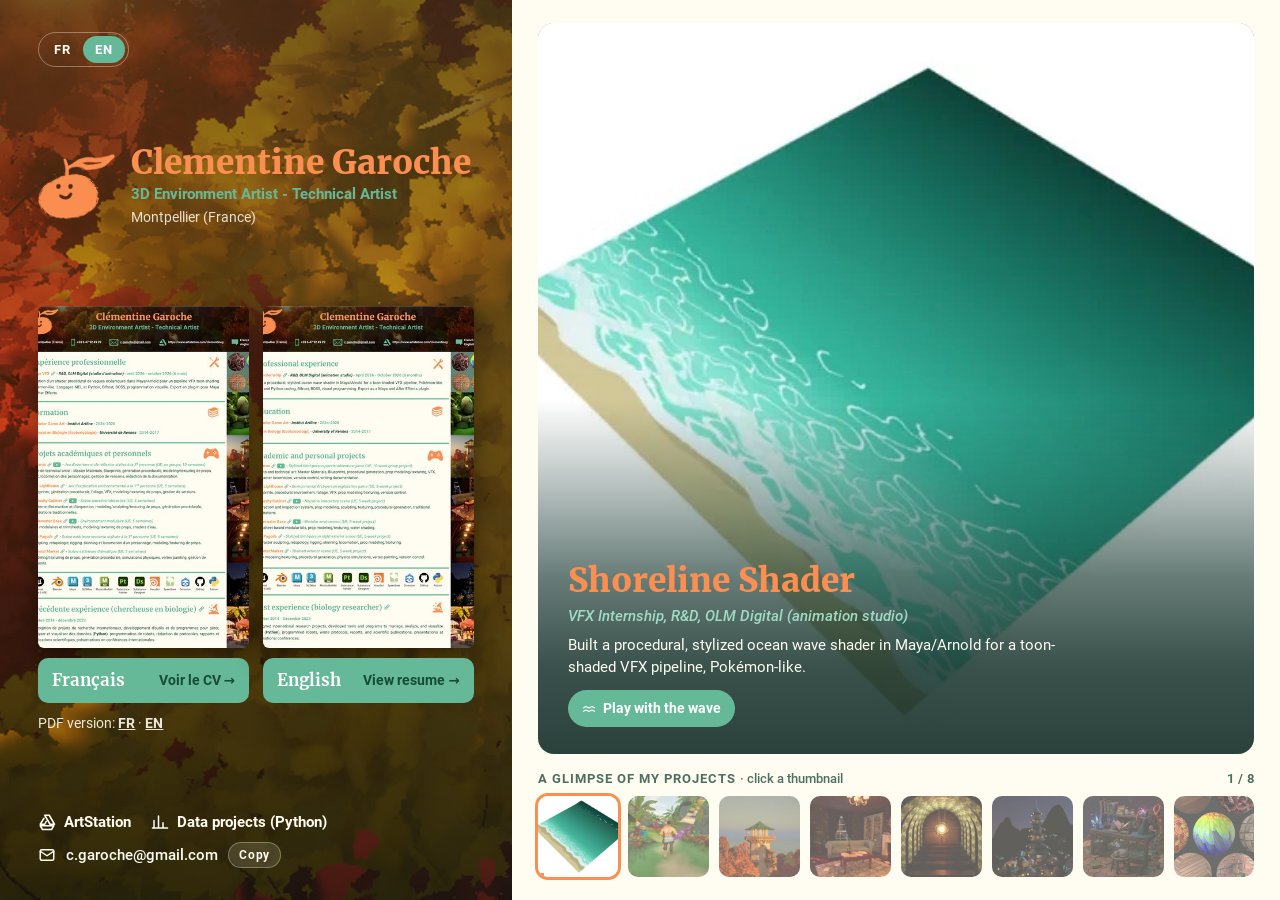
==== index.html @ 35c78b12 "change background" ====
<!DOCTYPE html>
<html lang="fr">
<head>
<meta charset="UTF-8">
<meta name="viewport" content="width=device-width, initial-scale=1, viewport-fit=cover">
<title>Clémentine Garoche</title>
<meta name="description" content="3D Environment Artist - Technical Artist, Montpellier (France). CV en français, resume in English et aperçu de mes projets.">
<meta property="og:type" content="website">
<meta property="og:url" content="https://luminou.github.io/Resume/">
<meta property="og:title" content="Clémentine Garoche">
<meta property="og:description" content="3D Environment Artist - Technical Artist, Montpellier (France). CV FR / Resume EN et projets.">
<meta property="og:image" content="https://luminou.github.io/Resume/assets/og_image.jpg">
<meta property="og:image:width" content="1200">
<meta property="og:image:height" content="630">
<meta property="og:image:alt" content="Clémentine Garoche, 3D Environment Artist - Technical Artist">
<meta name="twitter:card" content="summary_large_image">
<meta name="twitter:title" content="Clémentine Garoche">
<meta name="twitter:description" content="3D Environment Artist - Technical Artist, Montpellier (France).">
<meta name="twitter:image" content="https://luminou.github.io/Resume/assets/og_image.jpg">
<meta name="claude:viewport-fit-sides" content="cover">
<link rel="icon" href="assets/mascot.png">
<style>
/* Mise en page : panneau identite (photo sombre, comme le bandeau du CV) a gauche,
   vitrine de projets interactive a droite. Tout tient dans un ecran, sans defilement. */
@font-face { font-family: "Roboto"; src: url("assets/fonts/roboto-latin-400-normal.woff2") format("woff2"); font-weight: 400; font-style: normal; font-display: swap; }
@font-face { font-family: "Roboto"; src: url("assets/fonts/roboto-latin-500-normal.woff2") format("woff2"); font-weight: 500; font-style: normal; font-display: swap; }
@font-face { font-family: "Roboto"; src: url("assets/fonts/roboto-latin-700-normal.woff2") format("woff2"); font-weight: 700; font-style: normal; font-display: swap; }
@font-face { font-family: "Roboto"; src: url("assets/fonts/roboto-latin-500-italic.woff2") format("woff2"); font-weight: 500; font-style: italic; font-display: swap; }
@font-face { font-family: "Merriweather"; src: url("assets/fonts/merriweather-latin-700-normal.woff2") format("woff2"); font-weight: 700; font-style: normal; font-display: swap; }
@font-face { font-family: "Merriweather"; src: url("assets/fonts/merriweather-latin-900-normal.woff2") format("woff2"); font-weight: 900; font-style: normal; font-display: swap; }

:root {
  --orange: #fa8f51;
  --teal: #65b998;
  --deep: #174b36;
  --bg: #fffdf2;
  --fg: #174b36;
  --muted: #4f6f60;
  --line: #dfe7dc;
  --chip: #eef5ee;
  --shade: rgba(9, 20, 15, .72);
  --on-photo: #fffdf2;
  --display: "Merriweather", Georgia, "Times New Roman", serif;
  --body: "Roboto", system-ui, -apple-system, "Segoe UI", sans-serif;
  color-scheme: light;
}
@media (prefers-color-scheme: dark) {
  :root:not([data-theme="light"]) {
    --bg: #111a15; --fg: #e6eee7; --muted: #9fb5a8; --line: #26362d; --chip: #1b2a22;
    color-scheme: dark;
  }
}
:root[data-theme="dark"] {
  --bg: #111a15; --fg: #e6eee7; --muted: #9fb5a8; --line: #26362d; --chip: #1b2a22;
  color-scheme: dark;
}

* { box-sizing: border-box; }
html, body { height: 100%; }
body {
  margin: 0;
  background: var(--bg);
  color: var(--fg);
  font-family: var(--body);
  font-size: 16px;
  line-height: 1.5;
}
a { color: inherit; }
:focus-visible { outline: 3px solid var(--orange); outline-offset: 3px; }

.app {
  height: 100%;
  display: grid;
  grid-template-columns: minmax(320px, 40%) minmax(0, 1fr);
}

/* ---------- Panneau identite ---------- */
.id {
  position: relative;
  color: var(--on-photo);
  background:
    linear-gradient(180deg, rgba(8, 16, 12, .55), rgba(8, 16, 12, .35) 26%, rgba(8, 16, 12, .1) 42%, rgba(8, 16, 12, .1) 62%, rgba(8, 16, 12, .55)),
    url("assets/side_bg.jpg") center / cover no-repeat;
  display: flex;
  flex-direction: column;
  justify-content: space-between;
  gap: clamp(12px, 2.4vh, 24px);
  padding-block: clamp(14px, 3.6vh, 44px);
  padding-left: max(clamp(20px, 3vw, 48px), env(safe-area-inset-left, 0px));
  padding-right: clamp(20px, 3vw, 48px);
  min-height: 0;
}
.lang {
  display: inline-flex;
  align-self: flex-start;
  border: 1.5px solid rgba(255, 253, 242, .35);
  border-radius: 999px;
  padding: 3px;
}
.lang button {
  font: 700 13px/1 var(--body);
  letter-spacing: .06em;
  color: var(--on-photo);
  background: none;
  border: 0;
  border-radius: 999px;
  padding: 7px 12px;
  cursor: pointer;
}
.lang button[aria-pressed="true"] { background: var(--teal); color: #fff; }

.who { display: flex; align-items: center; gap: 16px; }
.mascot { width: clamp(56px, 8.5vh, 96px); height: auto; flex: none; transform-origin: 50% 90%; }
.mascot:hover { animation: wobble .7s ease-in-out; }
@keyframes wobble { 30% { transform: rotate(-8deg); } 60% { transform: rotate(6deg); } }
h1 {
  font-family: var(--display);
  font-weight: 900;
  color: var(--orange);
  font-size: clamp(1.6rem, min(2.6vw, 4.6vh), 2.6rem);
  line-height: 1.08;
  margin: 0;
  text-wrap: balance;
}
.role { margin: 4px 0 0; color: var(--teal); font-weight: 700; font-size: clamp(.95rem, 1.15vw, 1.15rem); line-height: 1.3; }
.place { margin: 2px 0 0; font-size: .9rem; opacity: .85; }

.cvzone { display: grid; gap: 10px; }
.eyebrow { margin: 0; font-size: .8rem; font-weight: 700; letter-spacing: .12em; text-transform: uppercase; color: #9fdcc3; }
.cvzone h2 { margin: 0; font-family: var(--display); font-weight: 900; font-size: clamp(1.1rem, min(1.7vw, 3vh), 1.7rem); line-height: 1.2; color: var(--on-photo); }
.cvs { display: grid; grid-template-columns: 1fr 1fr; gap: 14px; }
.cv {
  display: grid;
  gap: 10px;
  text-decoration: none;
  color: var(--on-photo);
}
.cv .paper {
  display: block;
  width: 100%;
  max-height: min(38vh, 400px);
  aspect-ratio: 1200 / 1697;
  object-fit: cover;
  object-position: top;
  border-radius: 6px;
  box-shadow: 0 10px 28px rgba(0, 0, 0, .45);
  outline: 3px solid transparent;
  transition: transform .2s, outline-color .2s;
}
.cv .label {
  display: flex;
  align-items: center;
  justify-content: space-between;
  gap: 8px;
  background: var(--teal);
  color: #fff;
  flex-wrap: wrap;
  border-radius: 10px;
  padding: 10px 14px;
  transition: background-color .15s;
}
.cv .label strong { font-family: var(--display); font-size: 1.05rem; }
.cv .label span { font-weight: 700; font-size: .85rem; color: var(--deep); white-space: nowrap; }
.cv:hover .paper, .cv:focus-visible .paper { transform: translateY(-4px) rotate(-1deg); outline-color: var(--orange); }
.cv:hover .label, .cv:focus-visible .label { background: var(--orange); }
.cv:hover .label strong, .cv:focus-visible .label strong { color: var(--deep); }
.cv:hover .label span, .cv:focus-visible .label span { color: #fff; }
.cv:focus-visible { outline: none; }
.pdfs { margin: 0; font-size: .85rem; opacity: .9; }
.pdfs a { font-weight: 700; }

.links { display: flex; flex-wrap: wrap; align-items: center; gap: 8px 20px; font-size: .95rem; }
.links a { font-weight: 700; text-decoration: none; display: inline-flex; align-items: center; gap: 8px; }
.links a:hover { color: var(--orange); }
.links svg { width: 18px; height: 18px; flex: none; fill: none; stroke: currentColor; stroke-width: 2; stroke-linecap: round; stroke-linejoin: round; }
.mail { display: flex; align-items: center; gap: 10px; flex-wrap: wrap; }
.mail code { font: 500 .95rem var(--body); user-select: all; }
.copy {
  font: 700 12px/1 var(--body);
  letter-spacing: .05em;
  color: var(--on-photo);
  background: rgba(255, 253, 242, .12);
  border: 1px solid rgba(255, 253, 242, .3);
  border-radius: 999px;
  padding: 6px 10px;
  cursor: pointer;
}
.copy:hover { background: rgba(255, 253, 242, .22); }

/* ---------- Vitrine ---------- */
.show {
  min-width: 0;
  min-height: 0;
  display: grid;
  grid-template-rows: minmax(0, 1fr) auto;
  gap: clamp(10px, 1.6vh, 18px);
  padding-block: clamp(14px, 2.6vh, 32px);
  padding-left: clamp(14px, 2vw, 32px);
  padding-right: max(clamp(14px, 2vw, 32px), env(safe-area-inset-right, 0px));
}
.stage {
  position: relative;
  min-height: 0;
  border-radius: 16px;
  overflow: hidden;
  background: #16191c;
}
.stage img, .stage video {
  position: absolute;
  inset: 0;
  width: 100%;
  height: 100%;
  object-fit: cover;
  transition: opacity .45s ease;
}
.stage .fade { opacity: 0; }
.play {
  position: absolute;
  top: 30%;
  left: 50%;
  transform: translate(-50%, -50%);
  width: 72px;
  height: 72px;
  border-radius: 50%;
  border: 0;
  background: var(--orange);
  box-shadow: 0 8px 24px rgba(0, 0, 0, .4);
  display: grid;
  place-items: center;
  cursor: pointer;
  z-index: 2;
}
.play svg { width: 28px; height: 28px; fill: var(--deep); }
.cap {
  position: absolute;
  left: 0; right: 0; bottom: 0;
  padding: clamp(18px, 3vh, 32px) clamp(18px, 2.4vw, 36px);
  background: linear-gradient(180deg, transparent, var(--shade) 38%);
  color: var(--on-photo);
  display: grid;
  gap: 6px;
}
.cap h2 {
  font-family: var(--display);
  font-weight: 900;
  font-size: clamp(1.6rem, 2.6vw, 2.5rem);
  line-height: 1.1;
  margin: 0;
  color: var(--orange);
  text-wrap: balance;
}
.cap .sub { margin: 0; color: #9fdcc3; font-style: italic; font-weight: 500; font-size: clamp(.95rem, 1.1vw, 1.1rem); }
.cap .desc { margin: 0; max-width: 64ch; font-size: clamp(.92rem, 1.05vw, 1.05rem); }
.acts { display: flex; flex-wrap: wrap; gap: 8px; margin-top: 6px; }
.act {
  display: inline-flex;
  align-items: center;
  gap: 7px;
  font-weight: 700;
  font-size: .9rem;
  text-decoration: none;
  color: #fff;
  background: var(--teal);
  border-radius: 999px;
  padding: 8px 14px;
  transition: background-color .15s;
}
.act:hover, .act:focus-visible { background: var(--orange); color: var(--deep); }
.act svg { width: 14px; height: 14px; fill: currentColor; }
.act.ghost { background: rgba(255, 253, 242, .14); }
.act.ghost:hover { background: var(--orange); }
/* Shoreline (fond blanc) : voile vert profond, presque opaque, au lieu du noir transparent qui virait au gris */
.cap.light { padding-top: clamp(90px, 18vh, 200px); background: linear-gradient(180deg, rgba(10, 44, 36, 0), rgba(10, 44, 36, .3) 25%, rgba(10, 44, 36, .62) 50%, rgba(9, 38, 31, .8) 75%, rgba(8, 34, 28, .86)); }

.strip-wrap { min-width: 0; display: grid; gap: 8px; }
.strip-head { display: flex; justify-content: space-between; align-items: baseline; gap: 12px; }
.strip-head p { margin: 0; font-size: .8rem; font-weight: 700; letter-spacing: .08em; text-transform: uppercase; color: var(--muted); }
.strip-head .count { font-variant-numeric: tabular-nums; letter-spacing: .04em; }
.strip {
  display: grid;
  grid-template-columns: repeat(8, minmax(0, 1fr));
  gap: clamp(6px, .8vw, 12px);
  margin: 0;
  padding: 0;
  list-style: none;
}
.thumb {
  position: relative;
  display: block;
  width: 100%;
  aspect-ratio: 1;
  max-height: 13vh;
  padding: 0;
  border: 0;
  border-radius: 10px;
  overflow: hidden;
  cursor: pointer;
  background: var(--chip);
  opacity: .62;
  transition: opacity .2s, transform .2s;
}
.thumb img { width: 100%; height: 100%; object-fit: cover; display: block; }
.thumb:hover { opacity: 1; transform: translateY(-2px); }
.thumb[aria-pressed="true"] { opacity: 1; box-shadow: 0 0 0 3px var(--orange); }
.thumb .bar {
  position: absolute;
  left: 0; bottom: 0;
  height: 4px;
  width: 0;
  background: var(--orange);
}
.strip-head .hint { text-transform: none; letter-spacing: 0; font-weight: 500; }

@media (prefers-reduced-motion: reduce) {
  .thumb .bar.run, .mascot:hover { animation: none; }
}

/* ---------- Ecrans etroits : on empile, la page peut defiler ---------- */
@media (max-width: 860px) {
  html, body { height: auto; }
  .app { height: auto; grid-template-columns: 1fr; }
  .id {
    padding-left: max(16px, env(safe-area-inset-left, 0px));
    padding-right: max(16px, env(safe-area-inset-right, 0px));
    gap: 20px;
  }
  .show {
    padding-left: max(16px, env(safe-area-inset-left, 0px));
    padding-right: max(16px, env(safe-area-inset-right, 0px));
  }
  .stage { aspect-ratio: 4 / 5; max-width: 100%; }
  .strip { grid-template-columns: repeat(4, minmax(0, 1fr)); }
  .thumb { max-height: none; }
}
@media (min-width: 861px) and (max-height: 700px) {
  .place { display: none; }
  .lang button { padding: 6px 11px; }
}
</style>
</head>
<body>


<div class="app" id="app">
  <section class="id">
    <div class="lang" role="group" aria-label="Langue / Language">
      <button type="button" id="lang-fr" data-lang="fr" aria-pressed="true">FR</button>
      <button type="button" id="lang-en" data-lang="en" aria-pressed="false">EN</button>
    </div>

    <div class="who">
      <img class="mascot" src="assets/mascot.png" alt="" width="96" height="82">
      <div>
        <h1 data-fr="Clémentine Garoche" data-en="Clementine Garoche">Clémentine Garoche</h1>
        <p class="role">3D Environment Artist - Technical Artist</p>
        <p class="place">Montpellier (France)</p>
      </div>
    </div>

    <div class="cvzone">
      <div class="cvs">
        <a class="cv" href="fr.html" hreflang="fr">
          <img class="paper" src="assets/landing/cv_fr.jpg" alt="Aperçu du CV en français" width="420" height="594">
          <span class="label"><strong>Français</strong><span>Voir le CV →</span></span>
        </a>
        <a class="cv" href="en.html" hreflang="en">
          <img class="paper" src="assets/landing/cv_en.jpg" alt="Preview of the English resume" width="420" height="594">
          <span class="label"><strong>English</strong><span>View resume →</span></span>
        </a>
      </div>
      <p class="pdfs"><span data-fr="Version PDF :" data-en="PDF version:">Version PDF :</span>
        <a href="CV_Garoche_Clementine_fr.pdf">FR</a> · <a href="CV_Garoche_Clementine_en.pdf">EN</a></p>
    </div>

    <div class="links">
      <a href="https://www.artstation.com/clementineg" target="_blank" rel="noopener">
        <svg viewBox="0 0 24 24" aria-hidden="true"><path d="M3 17l3 5h12l3-5z"/><path d="M9 3h6l7 12h-6z"/><path d="M8 7l-5 8h6l2-4"/></svg>ArtStation
      </a>
      <a href="https://luminou.github.io/Data_Projects/" target="_blank" rel="noopener">
        <svg viewBox="0 0 24 24" aria-hidden="true"><path d="M4 20V10M10 20V4M16 20v-7M22 20H2"/></svg><span data-fr="Projets data (Python)" data-en="Data projects (Python)">Projets data (Python)</span>
      </a>
      <div class="mail">
        <svg viewBox="0 0 24 24" aria-hidden="true" style="width:18px;height:18px;fill:none;stroke:currentColor;stroke-width:2"><rect x="3" y="5" width="18" height="14" rx="2"/><path d="M3 7l9 6 9-6"/></svg>
        <code id="mail">c.garoche@gmail.com</code>
        <button class="copy" type="button" id="copy" data-fr="Copier" data-en="Copy">Copier</button>
      </div>
    </div>
  </section>

  <section class="show" id="show" aria-label="Projets">
    <figure class="stage" id="stage" style="margin:0">
      <img id="img-a" src="assets/landing/shoreline.jpg" alt="">
      <img id="img-b" class="fade" src="assets/landing/shoreline.jpg" alt="">
      <video id="vid" class="fade" muted autoplay playsinline webkit-playsinline disablepictureinpicture preload="none" aria-hidden="true"></video>
      <video id="vidg" class="fade" muted autoplay playsinline webkit-playsinline disablepictureinpicture preload="none" aria-hidden="true"></video>
      <img id="anim" class="fade" alt="">
      <figcaption class="cap">
        <h2 id="p-name">Shoreline Shader</h2>
        <p class="sub" id="p-sub"></p>
        <p class="desc" id="p-desc"></p>
        <div class="acts" id="p-acts"></div>
      </figcaption>
    </figure>

    <div class="strip-wrap">
      <div class="strip-head">
        <p><span data-fr="Aperçu de mes projets" data-en="A glimpse of my projects">Aperçu de mes projets</span> <span class="hint" data-fr="· cliquez sur une vignette" data-en="· click a thumbnail">· cliquez sur une vignette</span></p>
        <p class="count" id="count">1 / 8</p>
      </div>
      <ul class="strip" id="strip"></ul>
    </div>
  </section>
</div>

<script>
(function () {
  var AS = "https://www.artstation.com/artwork/";
  var P = [
    { id: "shoreline", name: "Shoreline Shader", pos: "50% 50%", light: true,
      sub: { fr: "Stage VFX, R&D, OLM Digital (studio d’animation)", en: "VFX Internship, R&D, OLM Digital (animation studio)" },
      desc: { fr: "Création d'un shader procédural de vagues océaniques dans Maya/Arnold pour un pipeline VFX toon-shading Pokémon-like.",
              en: "Built a procedural, stylized ocean wave shader in Maya/Arnold for a toon-shaded VFX pipeline, Pokémon-like." },
      links: [{ k: "explain", u: "https://luminou.github.io/Shoreline_Shader/shorelineshadersummary.html#jouer" }] },
    { id: "tevarua", name: "Tevarua", pos: "50% 35%",
      sub: { fr: "Jeu d’aventure et de réflexion stylisé à la 3e personne (UE, en groupe, 10 semaines)", en: "Stylized third-person puzzle-adventure game (UE, 10-week group project)" },
      desc: { fr: "Rôle de technical artist : Master Materials, Blueprints, génération procédurale, modeling/texturing de props, VFX, locomotion des personnages, gestion de versions, rédaction de la documentation.",
              en: "End-to-end technical art: Master Materials, Blueprints, procedural generation, prop modeling/texturing, VFX, character locomotion, version control, writing documentation." },
      links: [{ k: "as", u: AS + "P4aWA3" }, { k: "yt", u: "https://youtu.be/8zTURTOZx3E?si=M441N0bFcL-KpsnF" }] },
    { id: "lighthouse", name: "The Lighthouse", pos: "60% 40%",
      sub: { fr: "Jeu d'exploration environnemental à la 1re personne (UE, 5 semaines)", en: "Environmental first-person exploration game (UE, 5-week project)" },
      desc: { fr: "Blueprints, génération procédurale, foliage, VFX, modeling/texturing de props, gestion de versions.",
              en: "Blueprints, procedural environment, foliage, VFX, prop modeling/texturing, version control." },
      links: [{ k: "as", u: AS + "wr1ZQ6" }] },
    { id: "curiosity", name: "Curiosity Cabinet", pos: "50% 45%",
      sub: { fr: "Scène narrative interactive (UE, 5 semaines)", en: "Narrative interactive scene (UE, 5-week project)" },
      desc: { fr: "Système d'interaction et d'inspection, modeling/sculpting/texturing de props, génération procédurale, illustrations traditionnelles.",
              en: "Interaction and inspection system, prop modeling, sculpting, texturing, procedural generation, traditional illustrations." },
      links: [{ k: "as", u: AS + "nJxNN4" }, { k: "yt", u: "https://youtu.be/Iv_bi0YykhI" }] },
    { id: "underwater", name: "Underwater Base", pos: "50% 40%",
      sub: { fr: "Environnement modulaire (UE, 5 semaines)", en: "Modular environment (UE, 5-week project)" },
      desc: { fr: "Kits modulaires et trimsheets, modeling/texturing de props, shaders d'eau.",
              en: "Trimsheet-based modular kits, prop modeling/texturing, water shading." },
      links: [{ k: "as", u: AS + "nJrwLE" }, { k: "yt", u: "https://youtu.be/a2vJxgJDcw0" }] },
    { id: "pagoda", name: "The Pagoda", pos: "50% 45%",
      sub: { fr: "Scène extérieure nocturne stylisée à la 3e personne (UE, 5 semaines)", en: "Stylized third-person night exterior scene (UE, 5-week project)" },
      desc: { fr: "Sculpting, retopologie, rigging, skinning et locomotion d'un personnage, modeling/texturing de props.",
              en: "Character sculpting, retopology, rigging, skinning, locomotion, prop modeling/texturing." },
      links: [{ k: "as", u: AS + "EzyKR4" }] },
    { id: "witch", name: "The Witch\u2019s Workshop", pos: "50% 50%",
      sub: { fr: "Diorama de props hand-painted (Blender, 4 semaines)", en: "Hand-painted props diorama (Blender, 4-week project)" },
      desc: { fr: "Props modélisés dans Blender et peints à la main dans Substance 3D Painter.",
              en: "Props modelled in Blender and hand-painted in Substance 3D Painter." },
      links: [{ k: "as", u: AS + "2Lkgng" }] },
    { id: "materials", name: { fr: "Matériaux", en: "Materials" }, pos: "50% 50%",
      sub: { fr: "Matériaux réalisés avec Substance Designer", en: "Materials made with Substance Designer" },
      desc: { fr: "",
              en: "" },
      links: [{ k: "as", u: "https://www.artstation.com/clementineg" }] }
  ];
  var T = {
    as: { fr: "Voir sur ArtStation", en: "View on ArtStation" },
    yt: { fr: "Vidéo complète", en: "Full video" },
    page: { fr: "Voir le portfolio", en: "View the portfolio" },
    explain: { fr: "Jouer avec la vague", en: "Play with the wave" },
    copied: { fr: "Copié", en: "Copied" }
  };
  var ICON = {
    as: '<svg viewBox="0 0 24 24" aria-hidden="true"><path d="M3 17l3 5h12l3-5z"/><path d="M9 3h6l7 12h-6z"/></svg>',
    yt: '<svg viewBox="0 0 10 10" aria-hidden="true"><path d="M2 1 L9 5 L2 9 Z"/></svg>',
    page: '<svg viewBox="0 0 24 24" aria-hidden="true"><path d="M14 3h7v7h-2V6.4l-8.3 8.3-1.4-1.4L17.6 5H14zM5 5h6v2H7v10h10v-4h2v6H5z"/></svg>',
    explain: '<svg viewBox="0 0 24 24" aria-hidden="true"><path d="M2 15c2.5 0 2.5-2 5-2s2.5 2 5 2 2.5-2 5-2 2.5 2 5 2v2c-2.5 0-2.5-2-5-2s-2.5 2-5 2-2.5-2-5-2-2.5 2-5 2zM2 9c2.5 0 2.5-2 5-2s2.5 2 5 2 2.5-2 5-2 2.5 2 5 2v2c-2.5 0-2.5-2-5-2s-2.5 2-5 2-2.5-2-5-2-2.5 2-5 2z"/></svg>'
  };

  var lang = "fr";
  try { lang = localStorage.getItem("cg-lang") || ((navigator.language || "fr").slice(0, 2) === "fr" ? "fr" : "en"); } catch (e) {}

  // Les videos sont le contenu de la page : elles jouent meme si l'appareil demande de reduire les animations
  // (seules les animations decoratives, comme la mandarine, sont coupees en CSS dans ce cas).
  var reduce = false;
  var cur = 0, timer = null, paused = false, front = "a";
  var $ = function (id) { return document.getElementById(id); };
  var strip = $("strip"), vidC = $("vid"), vidG = $("vidg"), vid = vidC, show = $("show");
  var base = "assets/landing/";
  // version des medias : a changer quand on remplace une video ou une image, pour contourner le cache
  var V = "?v=20261124c";

  function nm(p) { return typeof p.name === "string" ? p.name : p.name[lang]; }

  P.forEach(function (p, i) {
    var li = document.createElement("li");
    li.innerHTML = '<button class="thumb" type="button" id="t-' + p.id + '" aria-pressed="false">' +
      '<img src="' + base + p.id + '_t.jpg' + V + '" alt="" width="240" height="240"><span class="bar"></span></button>';
    li.firstChild.addEventListener("click", function () { go(i, true); });
    strip.appendChild(li);
  });

  function render() {
    var p = P[cur];
    $("p-name").textContent = nm(p);
    document.querySelector(".cap").classList.toggle("light", !!p.light);
    $("p-sub").textContent = p.sub[lang];
    $("p-desc").textContent = p.desc[lang];
    $("p-desc").style.display = p.desc[lang] ? "" : "none";
    $("p-acts").innerHTML = p.links.map(function (l, j) {
      return '<a class="act' + (j ? " ghost" : "") + '" href="' + l.u + '" target="_blank" rel="noopener">' + ICON[l.k] + T[l.k][lang] + "</a>";
    }).join("");
    $("count").textContent = (cur + 1) + " / " + P.length;
    P.forEach(function (q, i) {
      var b = $("t-" + q.id);
      b.setAttribute("aria-pressed", i === cur ? "true" : "false");
      b.setAttribute("aria-label", nm(q));
    });
  }

  function bar() { return document.querySelector('.thumb[aria-pressed="true"] .bar'); }
  function resetBars() { document.querySelectorAll(".thumb .bar").forEach(function (x) { x.style.width = "0"; }); }

  // Cadrage. Pour les projets "contain" (grille des materiaux), on calcule nous-memes la taille
  // et la position de l'image/video : Safari applique mal object-fit:contain aux premieres images d'une video.
  var AR = { materials: 1292 / 644 };
  function place(el, p) {
    if ((p.fit || "cover") === "contain" && AR[p.id]) {
      var st = $("stage"), W = st.clientWidth, H = st.clientHeight, ar = AR[p.id], w, h;
      if (W / H > ar) { h = H; w = H * ar; } else { w = W; h = W / ar; }
      el.style.objectFit = "fill";
      el.style.width = w + "px"; el.style.height = h + "px";
      el.style.left = ((W - w) / 2) + "px"; el.style.top = ((H - h) * 0.25) + "px";
      el.style.right = "auto"; el.style.bottom = "auto";
    } else {
      el.style.objectFit = "cover";
      el.style.width = "100%"; el.style.height = "100%";
      el.style.left = "0"; el.style.top = "0"; el.style.right = ""; el.style.bottom = "";
    }
  }
  addEventListener("resize", function () {
    var p = P[cur];
    [anim, $("img-" + front)].forEach(function (el) { place(el, p); });
    placeGrid();
  });
  // Deux lecteurs video distincts : un plein cadre, un pour la grille des materiaux.
  // Leur cadrage ne change jamais d'un projet a l'autre (Safari mettait plusieurs images
  // a appliquer un nouveau cadrage, d'ou l'effet de zoom/decalage sur telephone).
  function placeGrid() { var g = P.filter(function (q) { return q.fit === "contain"; })[0]; if (g) place(vidG, g); }
  placeGrid();

  var lastFit = "cover";
  function swap() {
    var p = P[cur];
    var fit = p.fit || "cover";
    var next = front === "a" ? "b" : "a";
    var nImg = $("img-" + next), fImg = $("img-" + front);
    var room = "0";
    nImg.style.objectPosition = p.pos;
    place(nImg, p);
    // quand on passe d'un cadrage plein ecran a la grille (ou l'inverse), pas de fondu entre les
    // deux images : le melange d'une image pleine et d'une grille plus petite donnait un effet de zoom.
    var cut = fit !== lastFit;
    lastFit = fit;
    if (cut) { fImg.style.transition = "none"; fImg.classList.add("fade"); void fImg.offsetWidth; fImg.style.transition = ""; }
    nImg.onload = function () {
      nImg.onload = null;
      nImg.classList.remove("fade");
      fImg.classList.add("fade");
      front = next;
    };
    nImg.src = base + p.id + ".jpg" + V;
    if (nImg.complete && nImg.onload) nImg.onload();

    // on cache instantanement l'ancienne video / image animee (sans fondu), avant de changer leur cadrage
    [vidC, vidG, anim].forEach(function (el) { el.style.transition = "none"; el.classList.add("fade"); void el.offsetWidth; el.style.transition = ""; });
    animTemp = false;
    [vidC, vidG].forEach(function (v) { try { v.pause(); } catch (e) {} });
    var other = fit === "contain" ? vidC : vidG;
    vid = fit === "contain" ? vidG : vidC;
    if (vid === vidG) placeGrid();
    if (other.getAttribute("src")) { other.removeAttribute("src"); try { other.load(); } catch (e) {} }
    resetBars();
    clearTimeout(timer);
    clearTimeout(check);
    if (reduce) return;
    anim.style.objectPosition = p.pos;
    place(anim, p);
    if (vid === vidC) vidC.style.objectPosition = p.pos;
    if (useAnim) { showAnim(p); return; }
    vid.muted = true;
    vid.defaultMuted = true;
    // on vide d'abord la video (Safari garde sinon la derniere image du projet precedent)
    vid.removeAttribute("src");
    try { vid.load(); } catch (e) {}
    vid.src = base + p.id + ".mp4" + V;
    vid.load();
    var pr = vid.play();
    // Refus explicite du navigateur : on passe pour de bon aux images animees.
    if (pr && pr.catch) pr.catch(function (err) { if (err && err.name === "NotAllowedError") toAnim(); });
    var t0 = Date.now();
    (function watch() {
      check = setTimeout(function () {
        if (isPlaying()) return;
        // Video prete mais figee (cas de Safari), ou toujours rien apres 15 s : image animee.
        if (vid.readyState >= 2 && Date.now() - t0 > 4000) { toAnim(); return; }
        if (Date.now() - t0 > 15000) { toAnim(); return; }
        watch();                                         // encore en chargement : on attend
      }, 1000);
    })();
  }

  function isPlaying() { return !vid.paused && vid.readyState >= 2 && vid.currentTime > 0.05; }

  // Secours image animee
  var anim = $("anim"), useAnim = false, check = null, animTemp = false;
  var DUR = { shoreline: 12, tevarua: 8, lighthouse: 12, curiosity: 8.5, underwater: 9, pagoda: 8.6, witch: 10.4, materials: 10 };
  function toAnim() {
    clearTimeout(check);
    if (useAnim) return;
    useAnim = true;
    [vidC, vidG].forEach(function (v) { try { v.pause(); } catch (e) {} v.removeAttribute("src"); });
    showAnim(P[cur], false);
  }
  function showAnim(p, temp) {
    animTemp = !!temp;
    var t0 = Date.now(), d = (DUR[p.id] || 9) * 1000;
    anim.onload = function () { anim.onload = null; anim.classList.remove("fade"); };
    anim.src = base + p.id + "_a.webp" + V;
    clearTimeout(timer);
    (function tick() {
      if (animTemp && isPlaying()) return;           // la video a pris le relais
      var b = bar(), el = Date.now() - t0;
      if (b) b.style.width = Math.min(100, 100 * el / d) + "%";
      if (el >= d && !paused) { go((cur + 1) % P.length, false); return; }
      timer = setTimeout(tick, 200);
    })();
  }

  // Ne montrer la video qu'une fois sa premiere image vraiment affichee (Safari annonce
  // "playing" avant d'avoir peint l'image, ce qui laissait voir un instant l'ancienne).
  function revealVideo() {
    var src = vid.currentSrc;
    function show() { if (vid.currentSrc === src && !useAnim) vid.classList.remove("fade"); }
    if (vid.requestVideoFrameCallback) vid.requestVideoFrameCallback(function () { vid.requestVideoFrameCallback(function () { show(); }); });
    else {
      var on = function () { if (vid.currentTime > 0.04) { vid.removeEventListener("timeupdate", on); show(); } };
      vid.addEventListener("timeupdate", on);
    }
  }
  [vidC, vidG].forEach(function (v) { v.addEventListener("playing", function () { if (this !== vid) return;
    clearTimeout(check);
    if (useAnim) return;
    revealVideo();
    if (animTemp) {                                    // la video arrive : on retire l'image animee
      animTemp = false;
      clearTimeout(timer);
      anim.classList.add("fade");
      try { vid.currentTime = 0; } catch (e) {}
    }
  }); });
  [vidC, vidG].forEach(function (v) { v.addEventListener("timeupdate", function () { if (this !== vid) return;
    var b = bar();
    if (!useAnim && !animTemp && b && vid.duration) b.style.width = (100 * vid.currentTime / vid.duration) + "%";
  }); });
  [vidC, vidG].forEach(function (v) { v.addEventListener("ended", function () { if (this !== vid) return;
    if (useAnim) return;
    if (paused) { vid.currentTime = 0; vid.play().catch(function () {}); }
    else go((cur + 1) % P.length, false);
  }); });
  [vidC, vidG].forEach(function (v) { v.addEventListener("error", function () { if (this === vid && vid.getAttribute("src")) toAnim(); }); });

  function go(i, user) {
    cur = i;
    render();
    swap();
    if (user) $("t-" + P[i].id).focus({ preventScroll: true });
  }

  // pause au survol, seulement avec une souris (sur ecran tactile, toucher ne doit pas bloquer la vitrine)
  var lastTouch = 0;
  addEventListener("touchstart", function () { lastTouch = Date.now(); paused = false; }, { passive: true, capture: true });
  function isMouse(e) { return e.pointerType === "mouse" && Date.now() - lastTouch > 1500; }
  show.addEventListener("pointerenter", function (e) { if (isMouse(e)) paused = true; });
  show.addEventListener("pointerleave", function (e) { if (isMouse(e)) paused = false; });

  document.addEventListener("keydown", function (e) {
    if (e.key === "ArrowRight") go((cur + 1) % P.length, true);
    else if (e.key === "ArrowLeft") go((cur - 1 + P.length) % P.length, true);
  });

  function setLang(l) {
    lang = l;
    document.documentElement.lang = l;
    try { localStorage.setItem("cg-lang", l); } catch (e) {}
    document.querySelectorAll("[data-" + l + "]").forEach(function (el) { el.textContent = el.getAttribute("data-" + l); });
    document.querySelectorAll(".lang button").forEach(function (b) { b.setAttribute("aria-pressed", b.dataset.lang === l ? "true" : "false"); });
    render();
  }
  document.querySelectorAll(".lang button").forEach(function (b) {
    b.addEventListener("click", function () { setLang(b.dataset.lang); });
  });

  $("copy").addEventListener("click", function () {
    var btn = this, txt = $("mail").textContent;
    function done() { btn.textContent = T.copied[lang]; setTimeout(function () { btn.textContent = btn.getAttribute("data-" + lang); }, 1600); }
    function sel() {
      var r = document.createRange(); r.selectNodeContents($("mail"));
      var s = getSelection(); s.removeAllRanges(); s.addRange(r);
    }
    try { navigator.clipboard.writeText(txt).then(done, sel); } catch (e) { sel(); }
  });

  setLang(lang);
  go(0, false);
})();
</script>

</body>
</html>
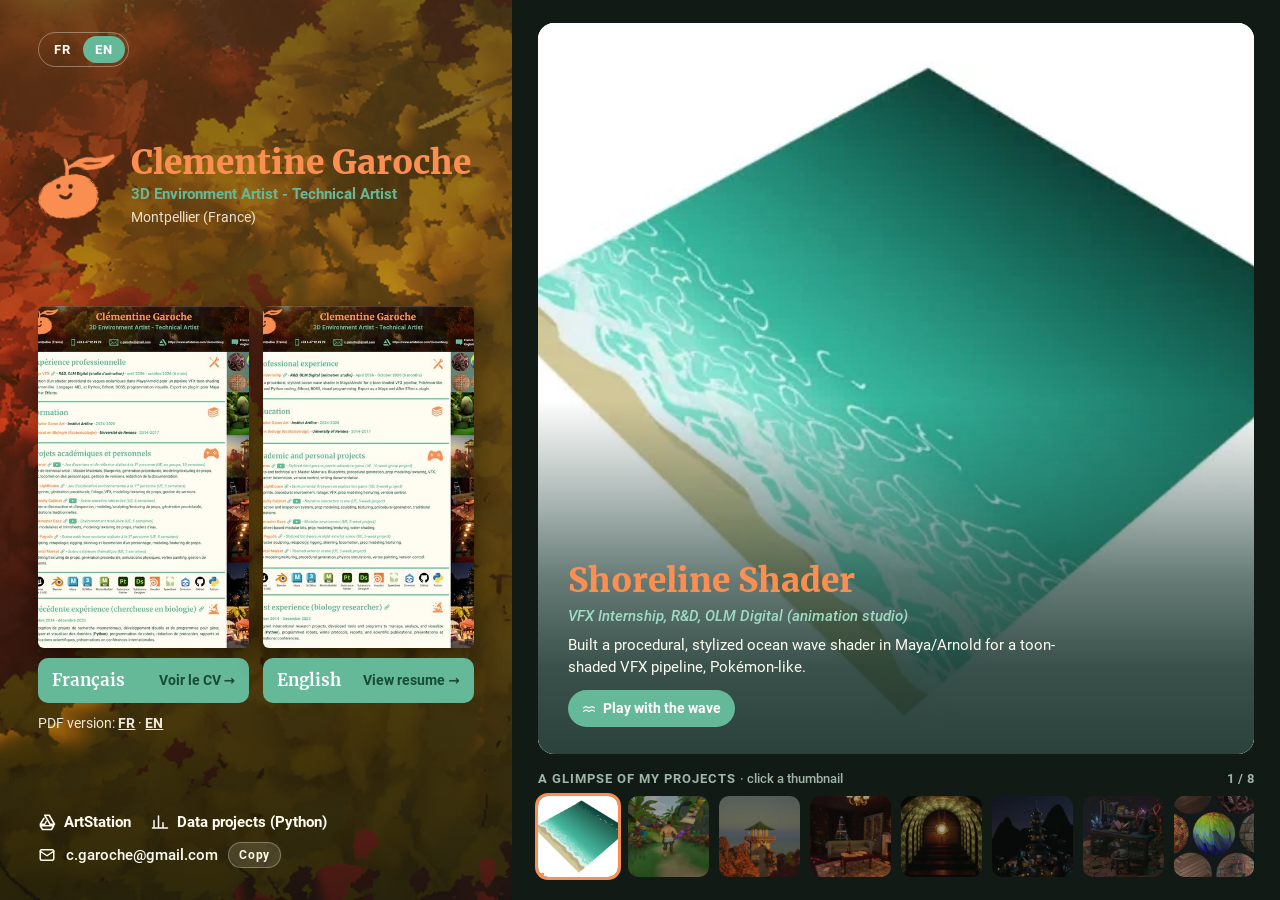
==== commit 05c63ba9: "force dark mode" ====
--- a/index.html
+++ b/index.html
@@ -33,25 +33,15 @@
   --orange: #fa8f51;
   --teal: #65b998;
   --deep: #174b36;
-  --bg: #fffdf2;
-  --fg: #174b36;
-  --muted: #4f6f60;
-  --line: #dfe7dc;
-  --chip: #eef5ee;
+  --bg: #111a15;
+  --fg: #e6eee7;
+  --muted: #9fb5a8;
+  --line: #26362d;
+  --chip: #1b2a22;
   --shade: rgba(9, 20, 15, .72);
   --on-photo: #fffdf2;
   --display: "Merriweather", Georgia, "Times New Roman", serif;
   --body: "Roboto", system-ui, -apple-system, "Segoe UI", sans-serif;
-  color-scheme: light;
-}
-@media (prefers-color-scheme: dark) {
-  :root:not([data-theme="light"]) {
-    --bg: #111a15; --fg: #e6eee7; --muted: #9fb5a8; --line: #26362d; --chip: #1b2a22;
-    color-scheme: dark;
-  }
-}
-:root[data-theme="dark"] {
-  --bg: #111a15; --fg: #e6eee7; --muted: #9fb5a8; --line: #26362d; --chip: #1b2a22;
   color-scheme: dark;
 }
 
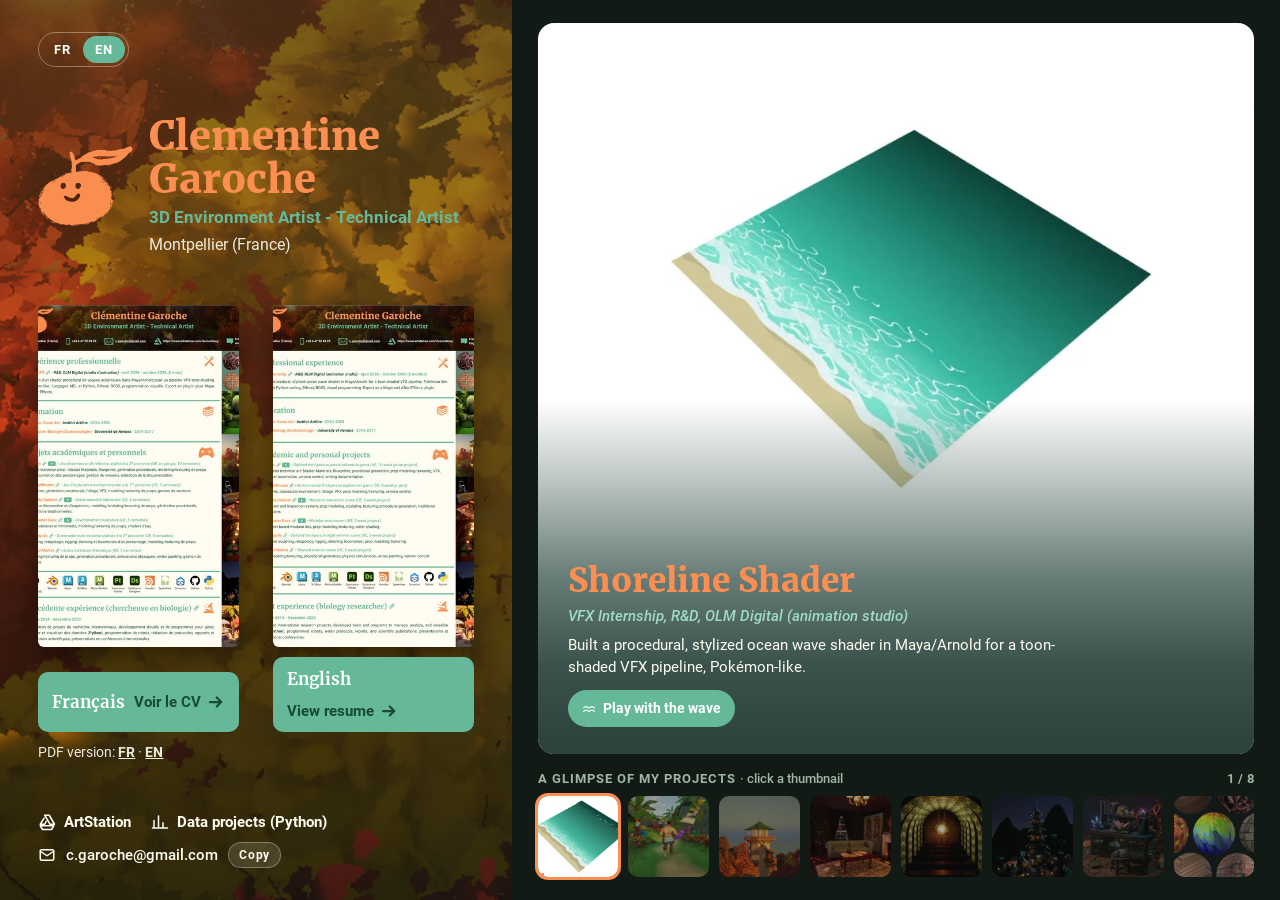
==== commit 057c5a71: "update crop and res" ====
--- a/index.html
+++ b/index.html
@@ -100,25 +100,25 @@
 .lang button[aria-pressed="true"] { background: var(--teal); color: #fff; }
 
 .who { display: flex; align-items: center; gap: 16px; }
-.mascot { width: clamp(56px, 8.5vh, 96px); height: auto; flex: none; transform-origin: 50% 90%; }
+.mascot { width: clamp(64px, 10.5vh, 120px); height: auto; flex: none; transform-origin: 50% 90%; }
 .mascot:hover { animation: wobble .7s ease-in-out; }
 @keyframes wobble { 30% { transform: rotate(-8deg); } 60% { transform: rotate(6deg); } }
 h1 {
   font-family: var(--display);
   font-weight: 900;
   color: var(--orange);
-  font-size: clamp(1.6rem, min(2.6vw, 4.6vh), 2.6rem);
+  font-size: clamp(2rem, min(3.1vw, 5.6vh), 3.2rem);
   line-height: 1.08;
   margin: 0;
   text-wrap: balance;
 }
-.role { margin: 4px 0 0; color: var(--teal); font-weight: 700; font-size: clamp(.95rem, 1.15vw, 1.15rem); line-height: 1.3; }
-.place { margin: 2px 0 0; font-size: .9rem; opacity: .85; }
+.role { margin: 6px 0 0; color: var(--teal); font-weight: 700; font-size: clamp(1.05rem, 1.3vw, 1.35rem); line-height: 1.3; }
+.place { margin: 4px 0 0; font-size: clamp(1rem, 1.15vw, 1.15rem); opacity: .9; }
 
 .cvzone { display: grid; gap: 10px; }
 .eyebrow { margin: 0; font-size: .8rem; font-weight: 700; letter-spacing: .12em; text-transform: uppercase; color: #9fdcc3; }
 .cvzone h2 { margin: 0; font-family: var(--display); font-weight: 900; font-size: clamp(1.1rem, min(1.7vw, 3vh), 1.7rem); line-height: 1.2; color: var(--on-photo); }
-.cvs { display: grid; grid-template-columns: 1fr 1fr; gap: 14px; }
+.cvs { display: grid; grid-template-columns: 1fr 1fr; gap: clamp(22px, 2.6vw, 40px); }
 .cv {
   display: grid;
   gap: 10px;
@@ -150,7 +150,8 @@
   transition: background-color .15s;
 }
 .cv .label strong { font-family: var(--display); font-size: 1.05rem; }
-.cv .label span { font-weight: 700; font-size: .85rem; color: var(--deep); white-space: nowrap; }
+.cv .label span { font-weight: 700; font-size: .92rem; color: var(--deep); white-space: nowrap; display: inline-flex; align-items: center; gap: 6px; }
+.cv .label .arr { width: 18px; height: 18px; fill: none; stroke: currentColor; stroke-width: 3; stroke-linecap: round; stroke-linejoin: round; }
 .cv:hover .paper, .cv:focus-visible .paper { transform: translateY(-4px) rotate(-1deg); outline-color: var(--orange); }
 .cv:hover .label, .cv:focus-visible .label { background: var(--orange); }
 .cv:hover .label strong, .cv:focus-visible .label strong { color: var(--deep); }
@@ -351,11 +352,11 @@
       <div class="cvs">
         <a class="cv" href="fr.html" hreflang="fr">
           <img class="paper" src="assets/landing/cv_fr.jpg" alt="Aperçu du CV en français" width="420" height="594">
-          <span class="label"><strong>Français</strong><span>Voir le CV →</span></span>
+          <span class="label"><strong>Français</strong><span>Voir le CV <svg class="arr" viewBox="0 0 24 24" aria-hidden="true"><path d="M4 12h15M13 6l6 6-6 6"/></svg></span></span>
         </a>
         <a class="cv" href="en.html" hreflang="en">
           <img class="paper" src="assets/landing/cv_en.jpg" alt="Preview of the English resume" width="420" height="594">
-          <span class="label"><strong>English</strong><span>View resume →</span></span>
+          <span class="label"><strong>English</strong><span>View resume <svg class="arr" viewBox="0 0 24 24" aria-hidden="true"><path d="M4 12h15M13 6l6 6-6 6"/></svg></span></span>
         </a>
       </div>
       <p class="pdfs"><span data-fr="Version PDF :" data-en="PDF version:">Version PDF :</span>
@@ -406,7 +407,7 @@
 (function () {
   var AS = "https://www.artstation.com/artwork/";
   var P = [
-    { id: "shoreline", name: "Shoreline Shader", pos: "50% 50%", light: true,
+    { id: "shoreline", name: "Shoreline Shader", pos: "50% 50%", light: true, fit: "contain",
       sub: { fr: "Stage VFX, R&D, OLM Digital (studio d’animation)", en: "VFX Internship, R&D, OLM Digital (animation studio)" },
       desc: { fr: "Création d'un shader procédural de vagues océaniques dans Maya/Arnold pour un pipeline VFX toon-shading Pokémon-like.",
               en: "Built a procedural, stylized ocean wave shader in Maya/Arnold for a toon-shaded VFX pipeline, Pokémon-like." },
@@ -472,7 +473,7 @@
   var strip = $("strip"), vidC = $("vid"), vidG = $("vidg"), vid = vidC, show = $("show");
   var base = "assets/landing/";
   // version des medias : a changer quand on remplace une video ou une image, pour contourner le cache
-  var V = "?v=20261124c";
+  var V = "?v=20261124d";
 
   function nm(p) { return typeof p.name === "string" ? p.name : p.name[lang]; }
 
@@ -488,6 +489,7 @@
     var p = P[cur];
     $("p-name").textContent = nm(p);
     document.querySelector(".cap").classList.toggle("light", !!p.light);
+    $("stage").style.background = p.light ? "#fff" : "";
     $("p-sub").textContent = p.sub[lang];
     $("p-desc").textContent = p.desc[lang];
     $("p-desc").style.display = p.desc[lang] ? "" : "none";
@@ -507,7 +509,7 @@
 
   // Cadrage. Pour les projets "contain" (grille des materiaux), on calcule nous-memes la taille
   // et la position de l'image/video : Safari applique mal object-fit:contain aux premieres images d'une video.
-  var AR = { materials: 1292 / 644 };
+  var AR = { shoreline: 960 / 540 };
   function place(el, p) {
     if ((p.fit || "cover") === "contain" && AR[p.id]) {
       var st = $("stage"), W = st.clientWidth, H = st.clientHeight, ar = AR[p.id], w, h;
@@ -598,7 +600,7 @@
 
   // Secours image animee
   var anim = $("anim"), useAnim = false, check = null, animTemp = false;
-  var DUR = { shoreline: 12, tevarua: 8, lighthouse: 12, curiosity: 8.5, underwater: 9, pagoda: 8.6, witch: 10.4, materials: 10 };
+  var DUR = { shoreline: 12, tevarua: 9, lighthouse: 12, curiosity: 8.5, underwater: 9, pagoda: 8.6, witch: 10.4, materials: 10 };
   function toAnim() {
     clearTimeout(check);
     if (useAnim) return;
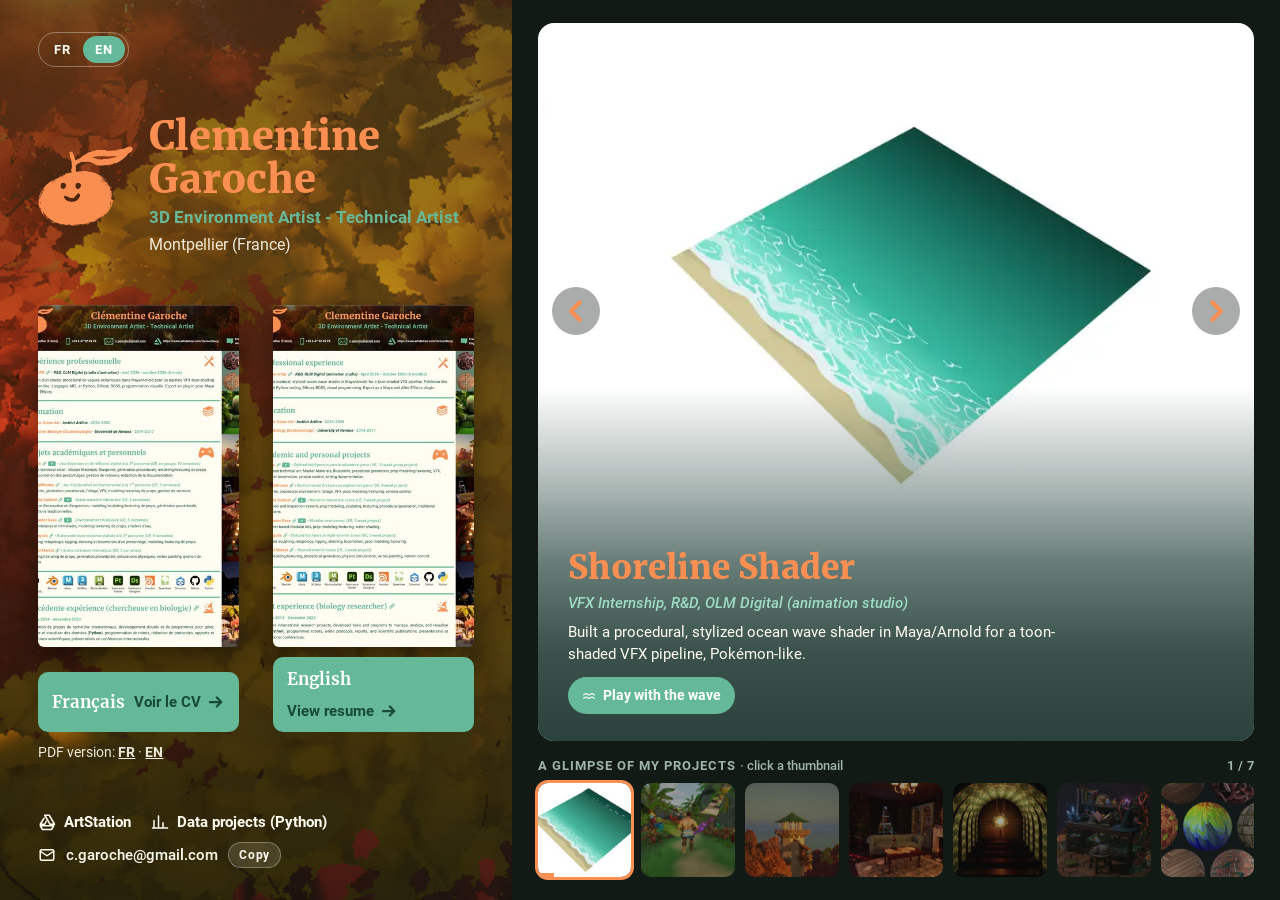
==== commit 65de2455: "arrows, and shoreline shorter" ====
--- a/index.html
+++ b/index.html
@@ -222,6 +222,27 @@
   z-index: 2;
 }
 .play svg { width: 28px; height: 28px; fill: var(--deep); }
+.nav {
+  position: absolute;
+  top: 40%;
+  transform: translateY(-50%);
+  width: 48px;
+  height: 48px;
+  border-radius: 50%;
+  border: 0;
+  padding: 0;
+  background: rgba(10, 18, 14, .35);
+  color: var(--orange);
+  display: grid;
+  place-items: center;
+  cursor: pointer;
+  z-index: 3;
+  transition: background-color .15s, color .15s, transform .15s;
+}
+.nav.prev { left: 14px; }
+.nav.next { right: 14px; }
+.nav svg { width: 30px; height: 30px; fill: none; stroke: currentColor; stroke-width: 3.2; stroke-linecap: round; stroke-linejoin: round; }
+.nav:hover, .nav:focus-visible { background: var(--orange); color: #fff; }
 .cap {
   position: absolute;
   left: 0; right: 0; bottom: 0;
@@ -269,7 +290,7 @@
 .strip-head .count { font-variant-numeric: tabular-nums; letter-spacing: .04em; }
 .strip {
   display: grid;
-  grid-template-columns: repeat(8, minmax(0, 1fr));
+  grid-template-columns: repeat(7, minmax(0, 1fr));
   gap: clamp(6px, .8vw, 12px);
   margin: 0;
   padding: 0;
@@ -385,6 +406,8 @@
       <video id="vid" class="fade" muted autoplay playsinline webkit-playsinline disablepictureinpicture preload="none" aria-hidden="true"></video>
       <video id="vidg" class="fade" muted autoplay playsinline webkit-playsinline disablepictureinpicture preload="none" aria-hidden="true"></video>
       <img id="anim" class="fade" alt="">
+      <button type="button" class="nav prev" id="nav-prev" aria-label="Previous project"><svg viewBox="0 0 24 24" aria-hidden="true"><path d="M15 5l-7 7 7 7"/></svg></button>
+      <button type="button" class="nav next" id="nav-next" aria-label="Next project"><svg viewBox="0 0 24 24" aria-hidden="true"><path d="M9 5l7 7-7 7"/></svg></button>
       <figcaption class="cap">
         <h2 id="p-name">Shoreline Shader</h2>
         <p class="sub" id="p-sub"></p>
@@ -396,7 +419,7 @@
     <div class="strip-wrap">
       <div class="strip-head">
         <p><span data-fr="Aperçu de mes projets" data-en="A glimpse of my projects">Aperçu de mes projets</span> <span class="hint" data-fr="· cliquez sur une vignette" data-en="· click a thumbnail">· cliquez sur une vignette</span></p>
-        <p class="count" id="count">1 / 8</p>
+        <p class="count" id="count">1 / 7</p>
       </div>
       <ul class="strip" id="strip"></ul>
     </div>
@@ -432,11 +455,6 @@
       desc: { fr: "Kits modulaires et trimsheets, modeling/texturing de props, shaders d'eau.",
               en: "Trimsheet-based modular kits, prop modeling/texturing, water shading." },
       links: [{ k: "as", u: AS + "nJrwLE" }, { k: "yt", u: "https://youtu.be/a2vJxgJDcw0" }] },
-    { id: "pagoda", name: "The Pagoda", pos: "50% 45%",
-      sub: { fr: "Scène extérieure nocturne stylisée à la 3e personne (UE, 5 semaines)", en: "Stylized third-person night exterior scene (UE, 5-week project)" },
-      desc: { fr: "Sculpting, retopologie, rigging, skinning et locomotion d'un personnage, modeling/texturing de props.",
-              en: "Character sculpting, retopology, rigging, skinning, locomotion, prop modeling/texturing." },
-      links: [{ k: "as", u: AS + "EzyKR4" }] },
     { id: "witch", name: "The Witch\u2019s Workshop", pos: "50% 50%",
       sub: { fr: "Diorama de props hand-painted (Blender, 4 semaines)", en: "Hand-painted props diorama (Blender, 4-week project)" },
       desc: { fr: "Props modélisés dans Blender et peints à la main dans Substance 3D Painter.",
@@ -473,7 +491,7 @@
   var strip = $("strip"), vidC = $("vid"), vidG = $("vidg"), vid = vidC, show = $("show");
   var base = "assets/landing/";
   // version des medias : a changer quand on remplace une video ou une image, pour contourner le cache
-  var V = "?v=20261124d";
+  var V = "?v=20261124e";
 
   function nm(p) { return typeof p.name === "string" ? p.name : p.name[lang]; }
 
@@ -600,7 +618,7 @@
 
   // Secours image animee
   var anim = $("anim"), useAnim = false, check = null, animTemp = false;
-  var DUR = { shoreline: 12, tevarua: 9, lighthouse: 12, curiosity: 8.5, underwater: 9, pagoda: 8.6, witch: 10.4, materials: 10 };
+  var DUR = { shoreline: 7, tevarua: 9, lighthouse: 12, curiosity: 8.5, underwater: 9, witch: 10.4, materials: 10 };
   function toAnim() {
     clearTimeout(check);
     if (useAnim) return;
@@ -670,6 +688,9 @@
   show.addEventListener("pointerenter", function (e) { if (isMouse(e)) paused = true; });
   show.addEventListener("pointerleave", function (e) { if (isMouse(e)) paused = false; });
 
+  $("nav-prev").addEventListener("click", function () { go((cur - 1 + P.length) % P.length, false); });
+  $("nav-next").addEventListener("click", function () { go((cur + 1) % P.length, false); });
+
   document.addEventListener("keydown", function (e) {
     if (e.key === "ArrowRight") go((cur + 1) % P.length, true);
     else if (e.key === "ArrowLeft") go((cur - 1 + P.length) % P.length, true);
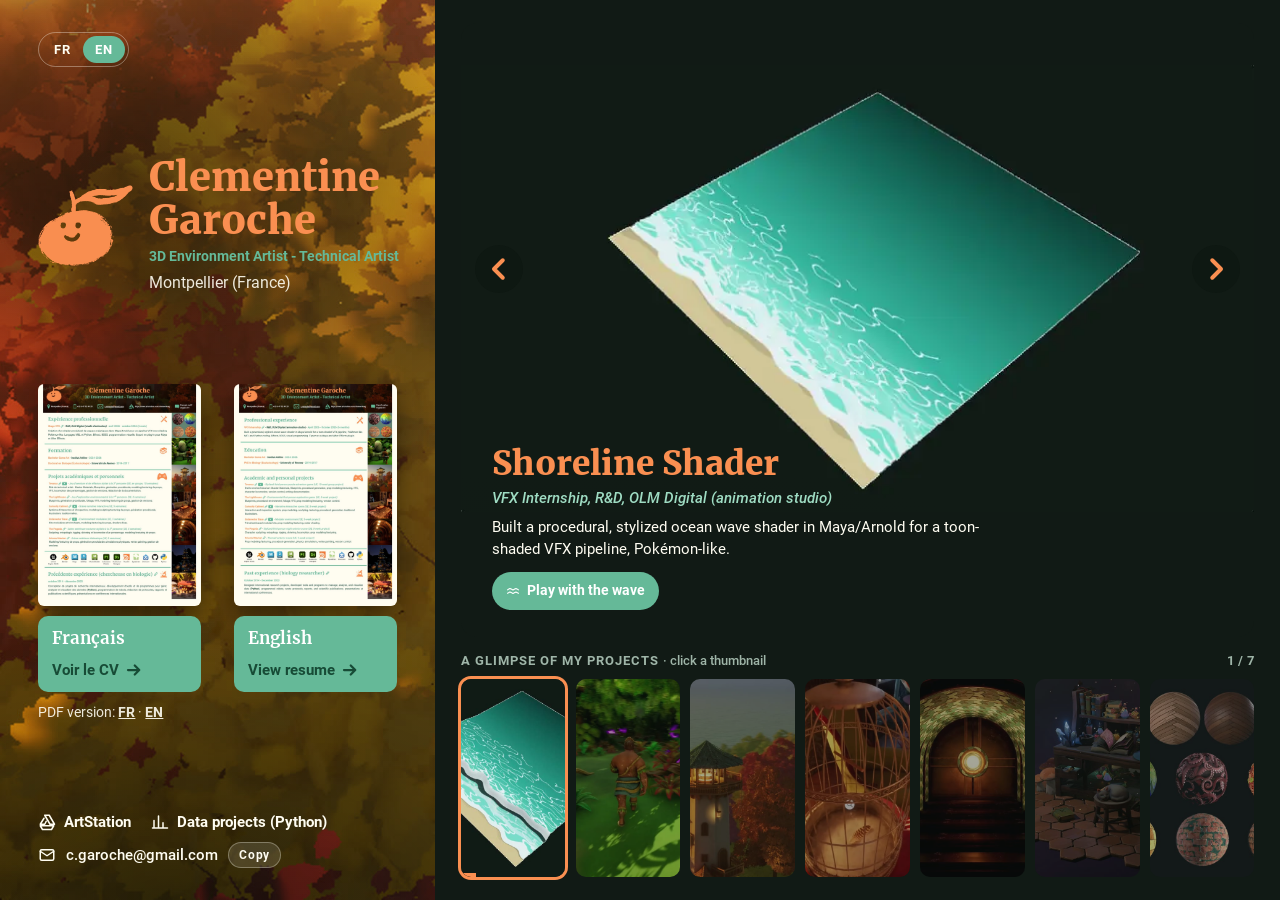
==== commit 1f531511: "update" ====
--- a/index.html
+++ b/index.html
@@ -61,7 +61,7 @@
 .app {
   height: 100%;
   display: grid;
-  grid-template-columns: minmax(320px, 40%) minmax(0, 1fr);
+  grid-template-columns: minmax(300px, 34%) minmax(0, 1fr);
 }
 
 /* ---------- Panneau identite ---------- */
@@ -69,7 +69,8 @@
   position: relative;
   color: var(--on-photo);
   background:
-    linear-gradient(180deg, rgba(8, 16, 12, .55), rgba(8, 16, 12, .35) 26%, rgba(8, 16, 12, .1) 42%, rgba(8, 16, 12, .1) 62%, rgba(8, 16, 12, .55)),
+    radial-gradient(ellipse 120% 42% at 30% 19%, rgba(4, 9, 7, .66), rgba(4, 9, 7, .48) 30%, rgba(4, 9, 7, .2) 62%, rgba(4, 9, 7, 0) 100%),
+    radial-gradient(ellipse 140% 34% at 40% 100%, rgba(4, 9, 7, .55), rgba(4, 9, 7, .2) 55%, rgba(4, 9, 7, 0) 100%),
     url("assets/side_bg.jpg") center / cover no-repeat;
   display: flex;
   flex-direction: column;
@@ -112,7 +113,7 @@
   margin: 0;
   text-wrap: balance;
 }
-.role { margin: 6px 0 0; color: var(--teal); font-weight: 700; font-size: clamp(1.05rem, 1.3vw, 1.35rem); line-height: 1.3; }
+.role { margin: 6px 0 0; color: var(--teal); font-weight: 700; font-size: clamp(.9rem, 1.05vw, 1.3rem); line-height: 1.3; white-space: nowrap; }
 .place { margin: 4px 0 0; font-size: clamp(1rem, 1.15vw, 1.15rem); opacity: .9; }
 
 .cvzone { display: grid; gap: 10px; }
@@ -127,11 +128,11 @@
 }
 .cv .paper {
   display: block;
-  width: 100%;
-  max-height: min(38vh, 400px);
-  aspect-ratio: 1200 / 1697;
-  object-fit: cover;
-  object-position: top;
+  justify-self: center;
+  width: auto;
+  height: auto;
+  max-width: 100%;
+  max-height: min(44vh, 520px);
   border-radius: 6px;
   box-shadow: 0 10px 28px rgba(0, 0, 0, .45);
   outline: 3px solid transparent;
@@ -282,6 +283,7 @@
 .act.ghost { background: rgba(255, 253, 242, .14); }
 .act.ghost:hover { background: var(--orange); }
 /* Shoreline (fond blanc) : voile vert profond, presque opaque, au lieu du noir transparent qui virait au gris */
+.cap.flat { background: radial-gradient(ellipse 75% 100% at 22% 100%, rgba(17, 26, 21, .9), rgba(17, 26, 21, .55) 45%, rgba(17, 26, 21, 0) 80%); }
 .cap.light { padding-top: clamp(90px, 18vh, 200px); background: linear-gradient(180deg, rgba(10, 44, 36, 0), rgba(10, 44, 36, .3) 25%, rgba(10, 44, 36, .62) 50%, rgba(9, 38, 31, .8) 75%, rgba(8, 34, 28, .86)); }
 
 .strip-wrap { min-width: 0; display: grid; gap: 8px; }
@@ -300,8 +302,7 @@
   position: relative;
   display: block;
   width: 100%;
-  aspect-ratio: 1;
-  max-height: 13vh;
+  height: clamp(120px, 22vh, 230px);
   padding: 0;
   border: 0;
   border-radius: 10px;
@@ -372,11 +373,11 @@
     <div class="cvzone">
       <div class="cvs">
         <a class="cv" href="fr.html" hreflang="fr">
-          <img class="paper" src="assets/landing/cv_fr.jpg" alt="Aperçu du CV en français" width="420" height="594">
+          <img class="paper" src="assets/landing/cv_fr.jpg?v=2" alt="Aperçu du CV en français" width="900" height="1233">
           <span class="label"><strong>Français</strong><span>Voir le CV <svg class="arr" viewBox="0 0 24 24" aria-hidden="true"><path d="M4 12h15M13 6l6 6-6 6"/></svg></span></span>
         </a>
         <a class="cv" href="en.html" hreflang="en">
-          <img class="paper" src="assets/landing/cv_en.jpg" alt="Preview of the English resume" width="420" height="594">
+          <img class="paper" src="assets/landing/cv_en.jpg?v=2" alt="Preview of the English resume" width="900" height="1233">
           <span class="label"><strong>English</strong><span>View resume <svg class="arr" viewBox="0 0 24 24" aria-hidden="true"><path d="M4 12h15M13 6l6 6-6 6"/></svg></span></span>
         </a>
       </div>
@@ -430,7 +431,7 @@
 (function () {
   var AS = "https://www.artstation.com/artwork/";
   var P = [
-    { id: "shoreline", name: "Shoreline Shader", pos: "50% 50%", light: true, fit: "contain",
+    { id: "shoreline", name: "Shoreline Shader", pos: "50% 50%", bg: "#111a15", fit: "contain",
       sub: { fr: "Stage VFX, R&D, OLM Digital (studio d’animation)", en: "VFX Internship, R&D, OLM Digital (animation studio)" },
       desc: { fr: "Création d'un shader procédural de vagues océaniques dans Maya/Arnold pour un pipeline VFX toon-shading Pokémon-like.",
               en: "Built a procedural, stylized ocean wave shader in Maya/Arnold for a toon-shaded VFX pipeline, Pokémon-like." },
@@ -491,14 +492,14 @@
   var strip = $("strip"), vidC = $("vid"), vidG = $("vidg"), vid = vidC, show = $("show");
   var base = "assets/landing/";
   // version des medias : a changer quand on remplace une video ou une image, pour contourner le cache
-  var V = "?v=20261124e";
+  var V = "?v=20261124f";
 
   function nm(p) { return typeof p.name === "string" ? p.name : p.name[lang]; }
 
   P.forEach(function (p, i) {
     var li = document.createElement("li");
     li.innerHTML = '<button class="thumb" type="button" id="t-' + p.id + '" aria-pressed="false">' +
-      '<img src="' + base + p.id + '_t.jpg' + V + '" alt="" width="240" height="240"><span class="bar"></span></button>';
+      '<img src="' + base + p.id + '_t.jpg' + V + '" alt="" width="400" height="640"><span class="bar"></span></button>';
     li.firstChild.addEventListener("click", function () { go(i, true); });
     strip.appendChild(li);
   });
@@ -507,7 +508,8 @@
     var p = P[cur];
     $("p-name").textContent = nm(p);
     document.querySelector(".cap").classList.toggle("light", !!p.light);
-    $("stage").style.background = p.light ? "#fff" : "";
+    $("stage").style.background = p.bg || "";
+    document.querySelector(".cap").classList.toggle("flat", !!p.bg);
     $("p-sub").textContent = p.sub[lang];
     $("p-desc").textContent = p.desc[lang];
     $("p-desc").style.display = p.desc[lang] ? "" : "none";
@@ -618,7 +620,7 @@
 
   // Secours image animee
   var anim = $("anim"), useAnim = false, check = null, animTemp = false;
-  var DUR = { shoreline: 7, tevarua: 9, lighthouse: 12, curiosity: 8.5, underwater: 9, witch: 10.4, materials: 10 };
+  var DUR = { shoreline: 7, tevarua: 10.5, lighthouse: 12, curiosity: 8.5, underwater: 9, witch: 10.4, materials: 10 };
   function toAnim() {
     clearTimeout(check);
     if (useAnim) return;
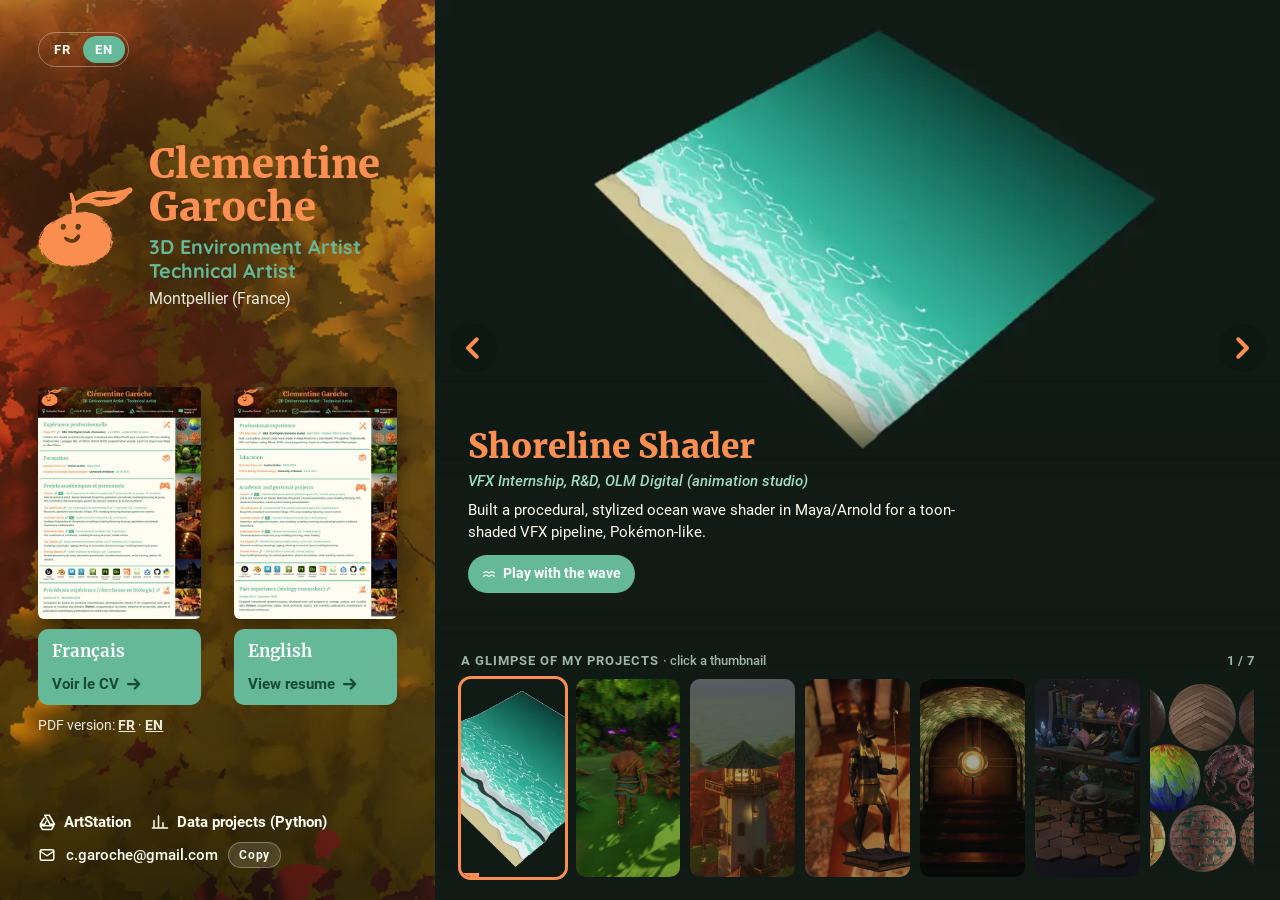
==== commit db110daa: "update layout" ====
--- a/index.html
+++ b/index.html
@@ -22,6 +22,8 @@
 <style>
 /* Mise en page : panneau identite (photo sombre, comme le bandeau du CV) a gauche,
    vitrine de projets interactive a droite. Tout tient dans un ecran, sans defilement. */
+@font-face { font-family: "Quicksand"; src: url("assets/fonts/quicksand-latin-600-normal.woff2") format("woff2"); font-weight: 600; font-style: normal; font-display: swap; }
+@font-face { font-family: "Quicksand"; src: url("assets/fonts/quicksand-latin-700-normal.woff2") format("woff2"); font-weight: 700; font-style: normal; font-display: swap; }
 @font-face { font-family: "Roboto"; src: url("assets/fonts/roboto-latin-400-normal.woff2") format("woff2"); font-weight: 400; font-style: normal; font-display: swap; }
 @font-face { font-family: "Roboto"; src: url("assets/fonts/roboto-latin-500-normal.woff2") format("woff2"); font-weight: 500; font-style: normal; font-display: swap; }
 @font-face { font-family: "Roboto"; src: url("assets/fonts/roboto-latin-700-normal.woff2") format("woff2"); font-weight: 700; font-style: normal; font-display: swap; }
@@ -113,7 +115,7 @@
   margin: 0;
   text-wrap: balance;
 }
-.role { margin: 6px 0 0; color: var(--teal); font-weight: 700; font-size: clamp(.9rem, 1.05vw, 1.3rem); line-height: 1.3; white-space: nowrap; }
+.role { margin: 6px 0 0; color: var(--teal); font-weight: 700; font-family: "Quicksand", var(--body); font-size: clamp(1.15rem, 1.55vw, 1.8rem); line-height: 1.22; }
 .place { margin: 4px 0 0; font-size: clamp(1rem, 1.15vw, 1.15rem); opacity: .9; }
 
 .cvzone { display: grid; gap: 10px; }
@@ -193,10 +195,14 @@
 .stage {
   position: relative;
   min-height: 0;
-  border-radius: 16px;
   overflow: hidden;
-  background: #16191c;
-}
+  background: transparent;
+  margin: 0 0 calc(-1 * var(--ov));
+  -webkit-mask-image: linear-gradient(to bottom, #000 0, #000 calc(100% - var(--ov) - 30px), transparent 100%);
+  mask-image: linear-gradient(to bottom, #000 0, #000 calc(100% - var(--ov) - 30px), transparent 100%);
+}
+.show { --ov: calc(clamp(120px, 22vh, 230px) + 34px); padding-top: 0 !important; padding-left: 0 !important; padding-right: 0 !important; }
+.show > .strip-wrap { position: relative; z-index: 3; padding-left: clamp(14px, 2vw, 32px); padding-right: max(clamp(14px, 2vw, 32px), env(safe-area-inset-right, 0px)); }
 .stage img, .stage video {
   position: absolute;
   inset: 0;
@@ -247,8 +253,8 @@
 .cap {
   position: absolute;
   left: 0; right: 0; bottom: 0;
-  padding: clamp(18px, 3vh, 32px) clamp(18px, 2.4vw, 36px);
-  background: linear-gradient(180deg, transparent, var(--shade) 38%);
+  padding: clamp(18px, 3vh, 32px) clamp(18px, 2.6vw, 40px) calc(var(--ov) + 44px);
+  background: linear-gradient(180deg, rgba(9, 20, 15, 0), rgba(9, 20, 15, .35) 25%, var(--shade) 60%);
   color: var(--on-photo);
   display: grid;
   gap: 6px;
@@ -342,6 +348,8 @@
     padding-right: max(16px, env(safe-area-inset-right, 0px));
   }
   .stage { aspect-ratio: 4 / 5; max-width: 100%; }
+  .show { --ov: 0px; padding-left: max(16px, env(safe-area-inset-left, 0px)) !important; padding-right: max(16px, env(safe-area-inset-right, 0px)) !important; }
+  .show > .strip-wrap { padding-left: 0; padding-right: 0; }
   .strip { grid-template-columns: repeat(4, minmax(0, 1fr)); }
   .thumb { max-height: none; }
 }
@@ -365,7 +373,7 @@
       <img class="mascot" src="assets/mascot.png" alt="" width="96" height="82">
       <div>
         <h1 data-fr="Clémentine Garoche" data-en="Clementine Garoche">Clémentine Garoche</h1>
-        <p class="role">3D Environment Artist - Technical Artist</p>
+        <p class="role">3D Environment Artist<br>Technical Artist</p>
         <p class="place">Montpellier (France)</p>
       </div>
     </div>
@@ -373,11 +381,11 @@
     <div class="cvzone">
       <div class="cvs">
         <a class="cv" href="fr.html" hreflang="fr">
-          <img class="paper" src="assets/landing/cv_fr.jpg?v=2" alt="Aperçu du CV en français" width="900" height="1233">
+          <img class="paper" src="assets/landing/cv_fr.jpg?v=3" alt="Aperçu du CV en français" width="900" height="1288">
           <span class="label"><strong>Français</strong><span>Voir le CV <svg class="arr" viewBox="0 0 24 24" aria-hidden="true"><path d="M4 12h15M13 6l6 6-6 6"/></svg></span></span>
         </a>
         <a class="cv" href="en.html" hreflang="en">
-          <img class="paper" src="assets/landing/cv_en.jpg?v=2" alt="Preview of the English resume" width="900" height="1233">
+          <img class="paper" src="assets/landing/cv_en.jpg?v=3" alt="Preview of the English resume" width="900" height="1288">
           <span class="label"><strong>English</strong><span>View resume <svg class="arr" viewBox="0 0 24 24" aria-hidden="true"><path d="M4 12h15M13 6l6 6-6 6"/></svg></span></span>
         </a>
       </div>
@@ -401,7 +409,7 @@
   </section>
 
   <section class="show" id="show" aria-label="Projets">
-    <figure class="stage" id="stage" style="margin:0">
+    <figure class="stage" id="stage">
       <img id="img-a" src="assets/landing/shoreline.jpg" alt="">
       <img id="img-b" class="fade" src="assets/landing/shoreline.jpg" alt="">
       <video id="vid" class="fade" muted autoplay playsinline webkit-playsinline disablepictureinpicture preload="none" aria-hidden="true"></video>
@@ -431,37 +439,37 @@
 (function () {
   var AS = "https://www.artstation.com/artwork/";
   var P = [
-    { id: "shoreline", name: "Shoreline Shader", pos: "50% 50%", bg: "#111a15", fit: "contain",
+    { id: "shoreline", name: "Shoreline Shader", pos: "50% 50%", bg: "#111a15", fit: "contain", full: true,
       sub: { fr: "Stage VFX, R&D, OLM Digital (studio d’animation)", en: "VFX Internship, R&D, OLM Digital (animation studio)" },
       desc: { fr: "Création d'un shader procédural de vagues océaniques dans Maya/Arnold pour un pipeline VFX toon-shading Pokémon-like.",
               en: "Built a procedural, stylized ocean wave shader in Maya/Arnold for a toon-shaded VFX pipeline, Pokémon-like." },
       links: [{ k: "explain", u: "https://luminou.github.io/Shoreline_Shader/shorelineshadersummary.html#jouer" }] },
-    { id: "tevarua", name: "Tevarua", pos: "50% 35%",
+    { id: "tevarua", name: "Tevarua", pos: "50% 35%", fit: "contain",
       sub: { fr: "Jeu d’aventure et de réflexion stylisé à la 3e personne (UE, en groupe, 10 semaines)", en: "Stylized third-person puzzle-adventure game (UE, 10-week group project)" },
       desc: { fr: "Rôle de technical artist : Master Materials, Blueprints, génération procédurale, modeling/texturing de props, VFX, locomotion des personnages, gestion de versions, rédaction de la documentation.",
               en: "End-to-end technical art: Master Materials, Blueprints, procedural generation, prop modeling/texturing, VFX, character locomotion, version control, writing documentation." },
       links: [{ k: "as", u: AS + "P4aWA3" }, { k: "yt", u: "https://youtu.be/8zTURTOZx3E?si=M441N0bFcL-KpsnF" }] },
-    { id: "lighthouse", name: "The Lighthouse", pos: "60% 40%",
+    { id: "lighthouse", name: "The Lighthouse", pos: "60% 40%", fit: "contain",
       sub: { fr: "Jeu d'exploration environnemental à la 1re personne (UE, 5 semaines)", en: "Environmental first-person exploration game (UE, 5-week project)" },
       desc: { fr: "Blueprints, génération procédurale, foliage, VFX, modeling/texturing de props, gestion de versions.",
               en: "Blueprints, procedural environment, foliage, VFX, prop modeling/texturing, version control." },
       links: [{ k: "as", u: AS + "wr1ZQ6" }] },
-    { id: "curiosity", name: "Curiosity Cabinet", pos: "50% 45%",
+    { id: "curiosity", name: "Curiosity Cabinet", pos: "50% 45%", fit: "contain", full: true,
       sub: { fr: "Scène narrative interactive (UE, 5 semaines)", en: "Narrative interactive scene (UE, 5-week project)" },
       desc: { fr: "Système d'interaction et d'inspection, modeling/sculpting/texturing de props, génération procédurale, illustrations traditionnelles.",
               en: "Interaction and inspection system, prop modeling, sculpting, texturing, procedural generation, traditional illustrations." },
       links: [{ k: "as", u: AS + "nJxNN4" }, { k: "yt", u: "https://youtu.be/Iv_bi0YykhI" }] },
-    { id: "underwater", name: "Underwater Base", pos: "50% 40%",
+    { id: "underwater", name: "Underwater Base", pos: "50% 40%", fit: "contain",
       sub: { fr: "Environnement modulaire (UE, 5 semaines)", en: "Modular environment (UE, 5-week project)" },
       desc: { fr: "Kits modulaires et trimsheets, modeling/texturing de props, shaders d'eau.",
               en: "Trimsheet-based modular kits, prop modeling/texturing, water shading." },
       links: [{ k: "as", u: AS + "nJrwLE" }, { k: "yt", u: "https://youtu.be/a2vJxgJDcw0" }] },
-    { id: "witch", name: "The Witch\u2019s Workshop", pos: "50% 50%",
+    { id: "witch", name: "The Witch\u2019s Workshop", pos: "50% 50%", fit: "contain",
       sub: { fr: "Diorama de props hand-painted (Blender, 4 semaines)", en: "Hand-painted props diorama (Blender, 4-week project)" },
       desc: { fr: "Props modélisés dans Blender et peints à la main dans Substance 3D Painter.",
               en: "Props modelled in Blender and hand-painted in Substance 3D Painter." },
       links: [{ k: "as", u: AS + "2Lkgng" }] },
-    { id: "materials", name: { fr: "Matériaux", en: "Materials" }, pos: "50% 50%",
+    { id: "materials", name: { fr: "Matériaux", en: "Materials" }, pos: "50% 50%", fit: "contain",
       sub: { fr: "Matériaux réalisés avec Substance Designer", en: "Materials made with Substance Designer" },
       desc: { fr: "",
               en: "" },
@@ -492,7 +500,7 @@
   var strip = $("strip"), vidC = $("vid"), vidG = $("vidg"), vid = vidC, show = $("show");
   var base = "assets/landing/";
   // version des medias : a changer quand on remplace une video ou une image, pour contourner le cache
-  var V = "?v=20261124f";
+  var V = "?v=20261124g";
 
   function nm(p) { return typeof p.name === "string" ? p.name : p.name[lang]; }
 
@@ -529,30 +537,35 @@
 
   // Cadrage. Pour les projets "contain" (grille des materiaux), on calcule nous-memes la taille
   // et la position de l'image/video : Safari applique mal object-fit:contain aux premieres images d'une video.
-  var AR = { shoreline: 960 / 540 };
+  var AR = { shoreline: 960 / 540, tevarua: 16 / 9, lighthouse: 1600 / 870, curiosity: 1920 / 994, underwater: 1600 / 902, witch: 1600 / 870, materials: 1360 / 940 };
   function place(el, p) {
-    if ((p.fit || "cover") === "contain" && AR[p.id]) {
-      var st = $("stage"), W = st.clientWidth, H = st.clientHeight, ar = AR[p.id], w, h;
-      if (W / H > ar) { h = H; w = H * ar; } else { w = W; h = W / ar; }
+    if (AR[p.id]) {
+      // largeur pleine ; si l'image est trop basse pour couvrir la zone visible au-dessus des vignettes, on l'agrandit
+      var st = $("stage"), W = st.clientWidth, H = st.clientHeight, ar = AR[p.id];
+      var ov = -parseFloat(getComputedStyle(st).marginBottom) || 0, hv = H - ov + 40;
+      var w = W, h = W / ar;
+      if (h < hv && !p.full) { h = hv; w = h * ar; }
       el.style.objectFit = "fill";
       el.style.width = w + "px"; el.style.height = h + "px";
-      el.style.left = ((W - w) / 2) + "px"; el.style.top = ((H - h) * 0.25) + "px";
+      el.style.left = ((W - w) / 2) + "px"; el.style.top = "0px";
       el.style.right = "auto"; el.style.bottom = "auto";
+      el.style.webkitMaskImage = el.style.maskImage = h < H ? "linear-gradient(to bottom, #000 calc(100% - 120px), transparent)" : "";
     } else {
       el.style.objectFit = "cover";
       el.style.width = "100%"; el.style.height = "100%";
       el.style.left = "0"; el.style.top = "0"; el.style.right = ""; el.style.bottom = "";
+      el.style.webkitMaskImage = el.style.maskImage = "";
     }
   }
   addEventListener("resize", function () {
     var p = P[cur];
     [anim, $("img-" + front)].forEach(function (el) { place(el, p); });
-    placeGrid();
+    placeGrid(p);
   });
   // Deux lecteurs video distincts : un plein cadre, un pour la grille des materiaux.
   // Leur cadrage ne change jamais d'un projet a l'autre (Safari mettait plusieurs images
   // a appliquer un nouveau cadrage, d'ou l'effet de zoom/decalage sur telephone).
-  function placeGrid() { var g = P.filter(function (q) { return q.fit === "contain"; })[0]; if (g) place(vidG, g); }
+  function placeGrid(p) { var g = (p && p.fit === "contain") ? p : P.filter(function (q) { return q.fit === "contain"; })[0]; if (g) place(vidG, g); }
   placeGrid();
 
   var lastFit = "cover";
@@ -584,7 +597,7 @@
     [vidC, vidG].forEach(function (v) { try { v.pause(); } catch (e) {} });
     var other = fit === "contain" ? vidC : vidG;
     vid = fit === "contain" ? vidG : vidC;
-    if (vid === vidG) placeGrid();
+    if (vid === vidG) placeGrid(p);
     if (other.getAttribute("src")) { other.removeAttribute("src"); try { other.load(); } catch (e) {} }
     resetBars();
     clearTimeout(timer);
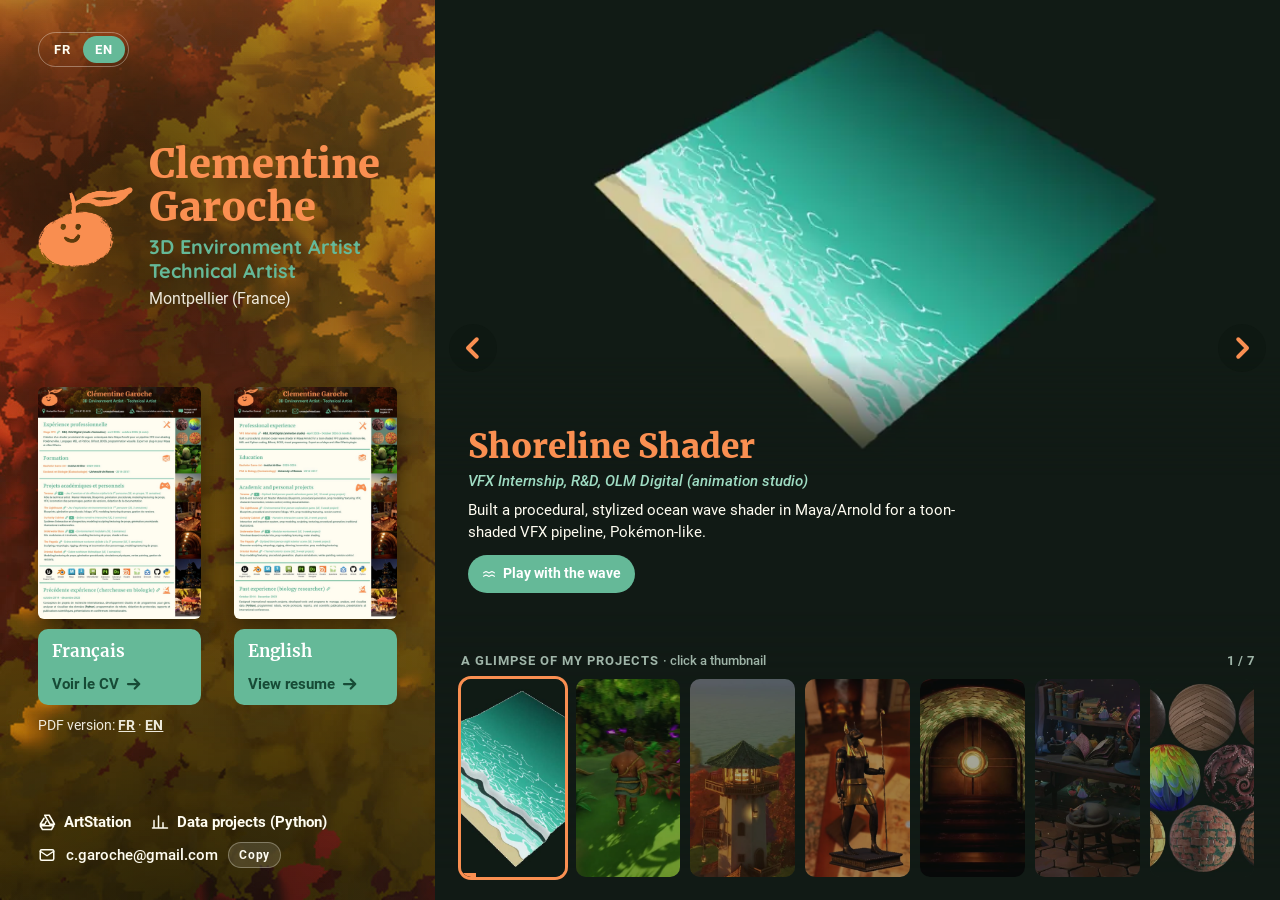
==== commit aa8251cb: "center anubis, remove persistent fade" ====
--- a/index.html
+++ b/index.html
@@ -500,7 +500,7 @@
   var strip = $("strip"), vidC = $("vid"), vidG = $("vidg"), vid = vidC, show = $("show");
   var base = "assets/landing/";
   // version des medias : a changer quand on remplace une video ou une image, pour contourner le cache
-  var V = "?v=20261124g";
+  var V = "?v=20261124i";
 
   function nm(p) { return typeof p.name === "string" ? p.name : p.name[lang]; }
 
@@ -587,6 +587,7 @@
       nImg.classList.remove("fade");
       fImg.classList.add("fade");
       front = next;
+      if ((!vid.classList.contains("fade") && (vid.currentSrc || "").indexOf("/" + p.id + ".mp4") >= 0) || (!anim.classList.contains("fade") && (anim.src || "").indexOf("/" + p.id + "_a") >= 0)) hidePoster();
     };
     nImg.src = base + p.id + ".jpg" + V;
     if (nImg.complete && nImg.onload) nImg.onload();
@@ -644,7 +645,7 @@
   function showAnim(p, temp) {
     animTemp = !!temp;
     var t0 = Date.now(), d = (DUR[p.id] || 9) * 1000;
-    anim.onload = function () { anim.onload = null; anim.classList.remove("fade"); };
+    anim.onload = function () { anim.onload = null; anim.classList.remove("fade"); hidePoster(); };
     anim.src = base + p.id + "_a.webp" + V;
     clearTimeout(timer);
     (function tick() {
@@ -658,9 +659,12 @@
 
   // Ne montrer la video qu'une fois sa premiere image vraiment affichee (Safari annonce
   // "playing" avant d'avoir peint l'image, ce qui laissait voir un instant l'ancienne).
+  // une fois la video (ou l'image animee) affichee, on retire l'image fixe : sinon on la voit
+  // en transparence dans le fondu du bas
+  function hidePoster() { var im = $("img-" + front); if (im) setTimeout(function () { im.classList.add("fade"); }, 450); }
   function revealVideo() {
     var src = vid.currentSrc;
-    function show() { if (vid.currentSrc === src && !useAnim) vid.classList.remove("fade"); }
+    function show() { if (vid.currentSrc === src && !useAnim) { vid.classList.remove("fade"); hidePoster(); } }
     if (vid.requestVideoFrameCallback) vid.requestVideoFrameCallback(function () { vid.requestVideoFrameCallback(function () { show(); }); });
     else {
       var on = function () { if (vid.currentTime > 0.04) { vid.removeEventListener("timeupdate", on); show(); } };
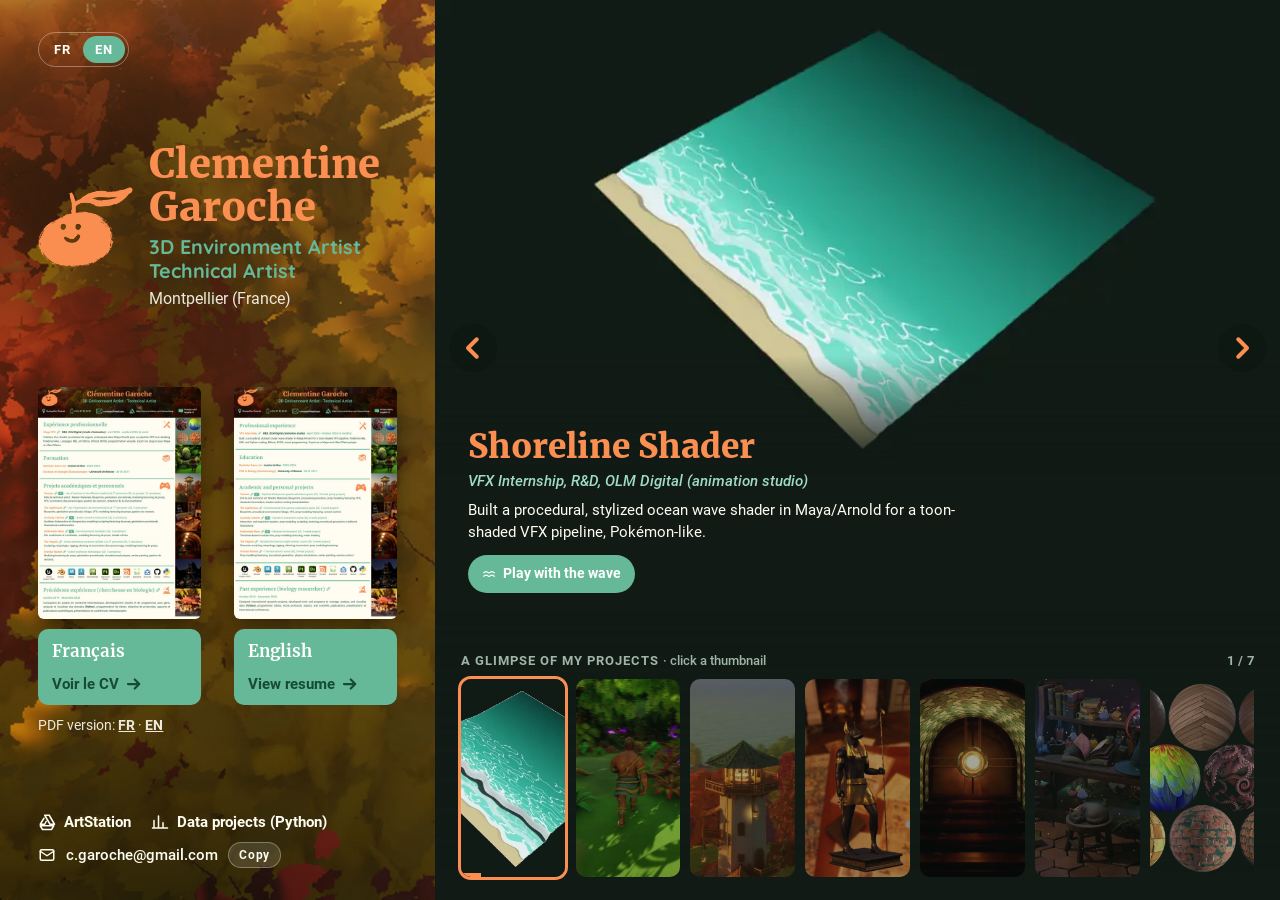
==== commit fd2f75b9: "update mobile thumbnails" ====
--- a/index.html
+++ b/index.html
@@ -350,8 +350,9 @@
   .stage { aspect-ratio: 4 / 5; max-width: 100%; }
   .show { --ov: 0px; padding-left: max(16px, env(safe-area-inset-left, 0px)) !important; padding-right: max(16px, env(safe-area-inset-right, 0px)) !important; }
   .show > .strip-wrap { padding-left: 0; padding-right: 0; }
-  .strip { grid-template-columns: repeat(4, minmax(0, 1fr)); }
-  .thumb { max-height: none; }
+  .strip { display: flex; flex-wrap: wrap; justify-content: center; gap: 8px; }
+  .strip > li { flex: 0 0 calc((100% - 24px) / 4); }
+  .thumb { max-height: none; height: auto; aspect-ratio: 1; }
 }
 @media (min-width: 861px) and (max-height: 700px) {
   .place { display: none; }
